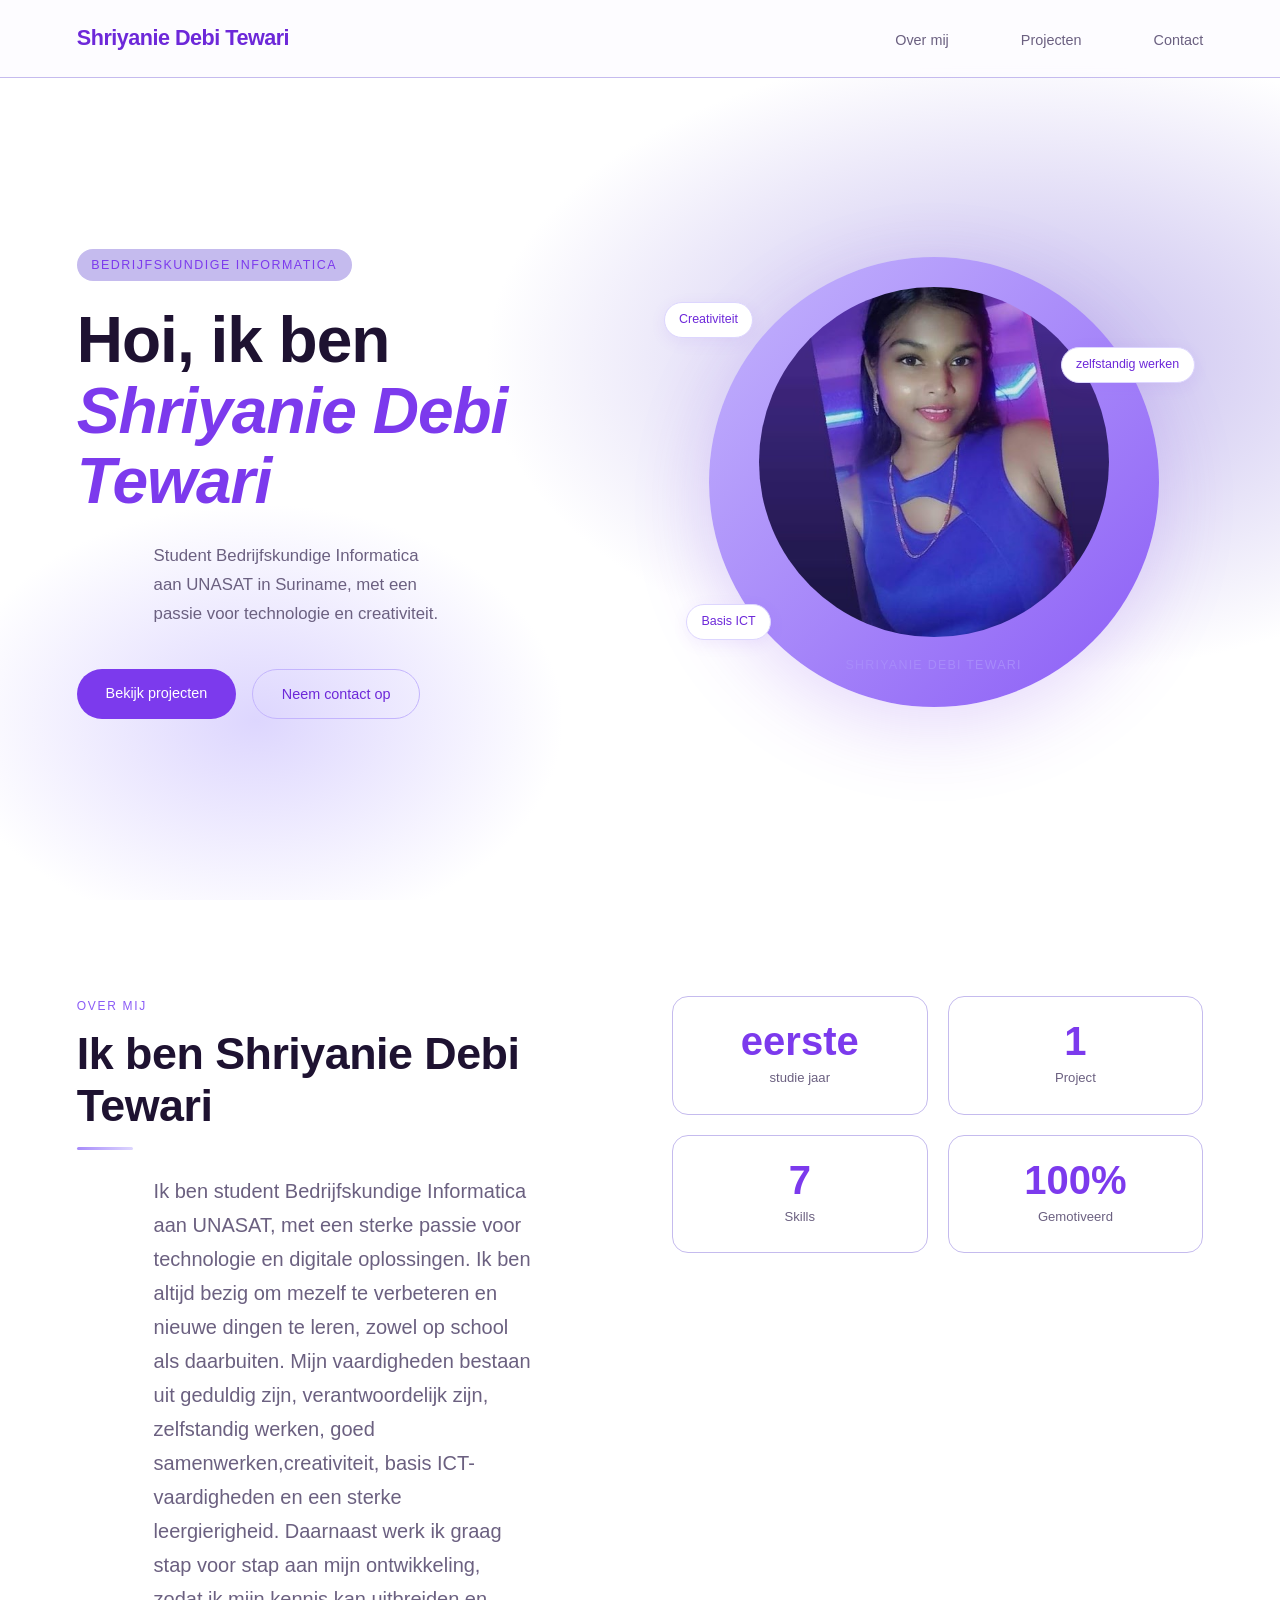
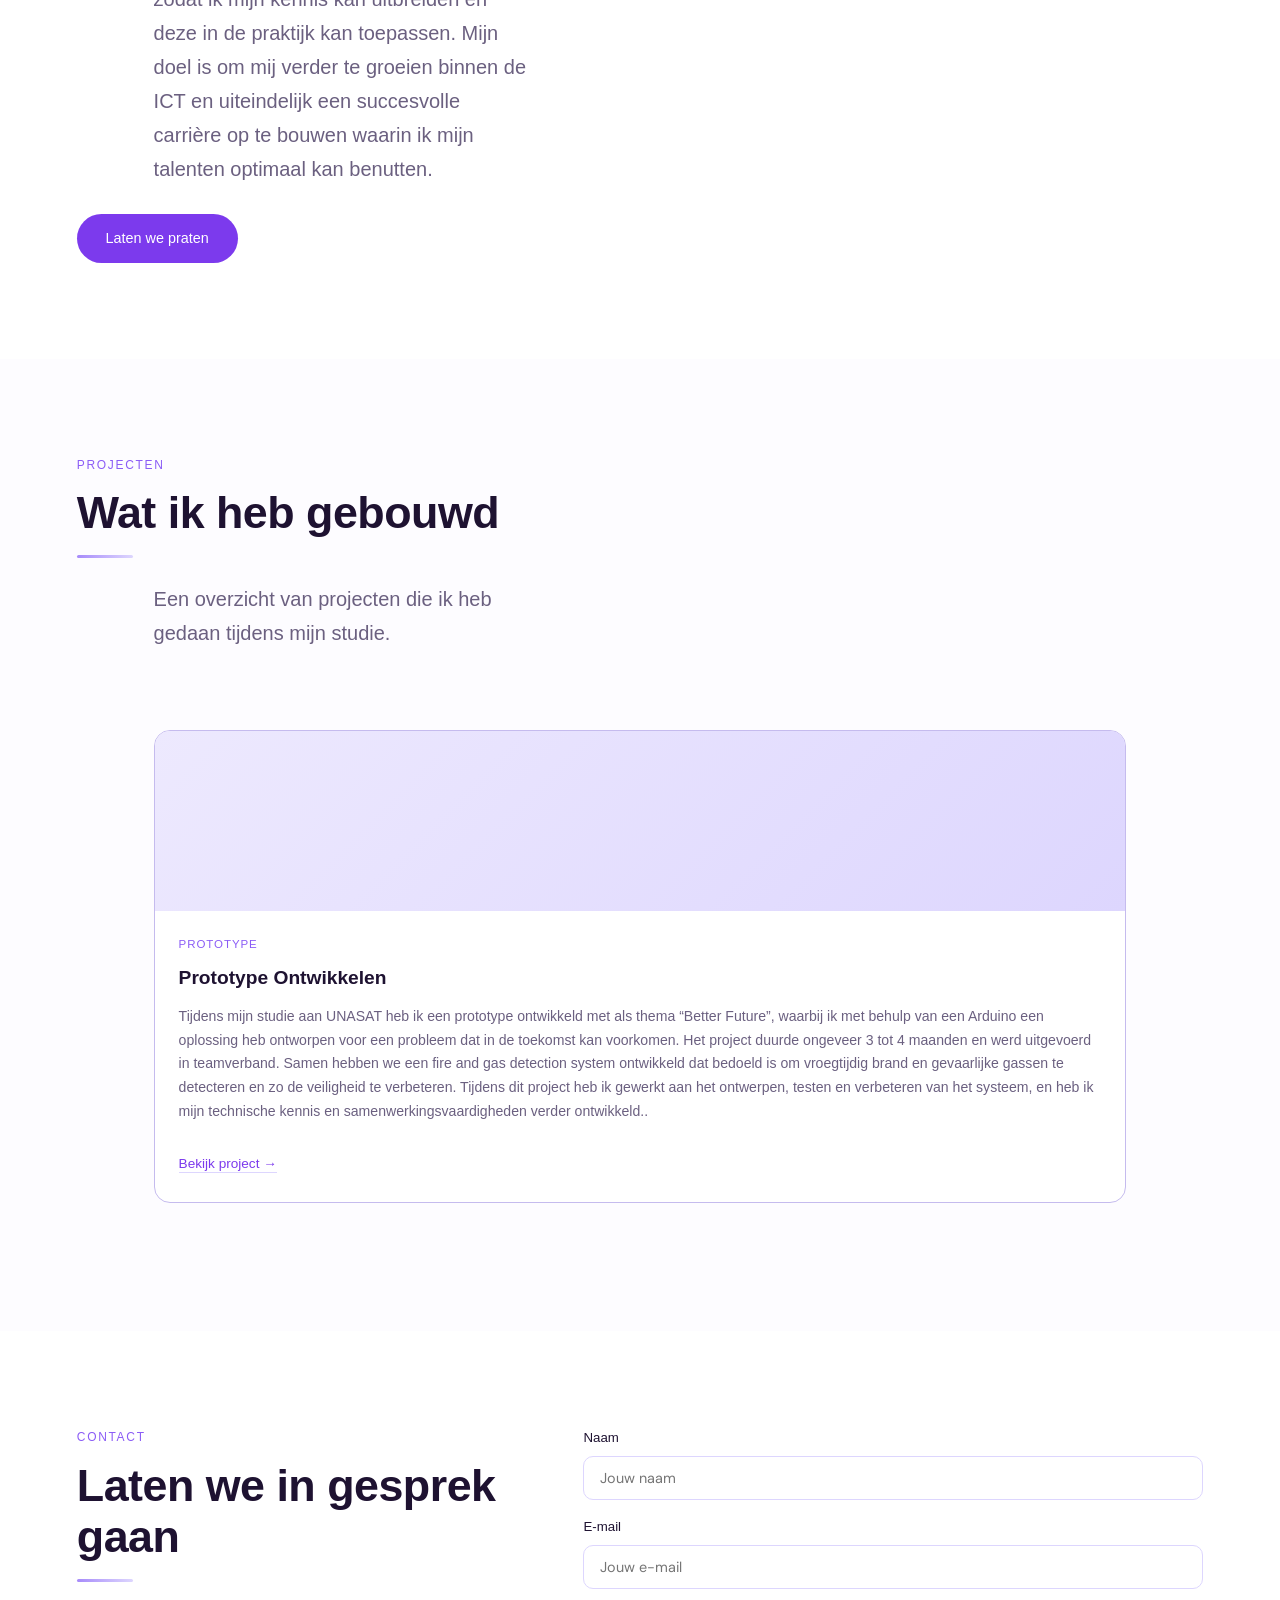
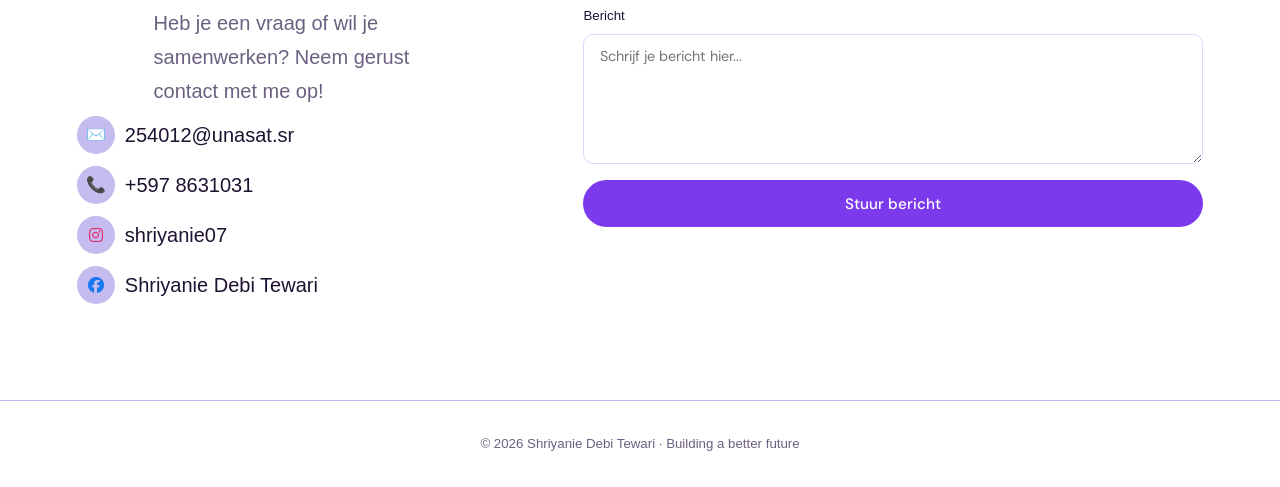
==== index.html @ 6740ee62 "first commit" ====
<!DOCTYPE html>
<html lang="nl">
<head>
  <meta charset="UTF-8" />
  <meta name="viewport" content="width=device-width, initial-scale=1.0"/>
  <title>Portfolio - Shriyanie Debi Tewari</title>
  <link href="https://fonts.googleapis.com/css2?family=DM+Sans:wght@400;500;600&family=DM+Serif+Display:ital@0;1&display=swap" rel="stylesheet"/>
  <link rel="stylesheet" href="css/main.css"/>
  <link rel="stylesheet" href="css/style.css">
</head><link rel="stylesheet" href="https://cdnjs.cloudflare.com/ajax/libs/font-awesome/6.5.0/css/all.min.css">
<body>

  <!-- NAVIGATIE -->
  <nav>
    <div class="nav-logo">Shriyanie Debi Tewari</div>
    <ul class="nav-links">
      <li><a href="#about">Over mij</a></li>
      <li><a href="#projecten">Projecten</a></li>
      <li><a href="#contact">Contact</a></li>
    </ul>
  </nav>

  <!-- HERO -->
  <section id="hero">
    <div class="hero-bg"></div>
    <div class="hero-content">
      <div class="hero-tag">Bedrijfskundige Informatica</div>
      <h1 class="hero-title">
        Hoi, ik ben<br/>
        <em>Shriyanie Debi Tewari</em>
      </h1>
      <p class="hero-sub">
        Student Bedrijfskundige Informatica aan UNASAT in Suriname,
        met een passie voor technologie en creativiteit.
      </p>
      <div class="hero-buttons">
        <a href="#projecten" class="btn-primary">Bekijk projecten</a>
        <a href="#contact" class="btn-outline">Neem contact op</a>
      </div>
    </div>
    <div class="hero-visual">
      <div class="avatar-wrapper">
        <div class="chip chip-1"> Creativiteit</div>
        <div class="chip chip-2"> Basis ICT</div>
        <div class="chip chip-3"> zelfstandig werken</div> 
        <div class="avatar-ring">
          <div class="avatar-inner">
            <div class="hero-circle">
  <img src="img/foto.jpg.jpg" alt="Shriyanie" class="avatar-img">
</div>
            <div class="avatar-label">Shriyanie Debi Tewari</div>
          </div>
        </div>
      </div>
    </div>
  </section>

  <!-- OVER MIJ -->
  <section id="about">
    <div class="about-grid">
      <div class="about-text fade-up">
        <div class="section-label">Over mij</div>
        <h2 class="section-title">Ik ben Shriyanie Debi Tewari</h2>
        <div class="divider"></div>
        <p>Ik ben student Bedrijfskundige Informatica aan UNASAT, met een sterke passie voor technologie en digitale oplossingen. Ik ben altijd bezig om mezelf te verbeteren en nieuwe dingen te leren, zowel op school als daarbuiten. 
          Mijn vaardigheden bestaan uit geduldig zijn, verantwoordelijk zijn, zelfstandig werken, goed samenwerken,creativiteit, basis ICT-vaardigheden en een sterke leergierigheid.
          
          Daarnaast werk ik graag stap voor stap aan mijn ontwikkeling, zodat ik mijn kennis kan uitbreiden en deze in de praktijk kan toepassen.
           Mijn doel is om mij verder te groeien binnen de ICT en uiteindelijk een succesvolle carrière op te bouwen waarin ik mijn talenten optimaal kan benutten.</p>
        <p></p>
        <a href="#contact" class="btn-primary btn-mt">Laten we praten</a>
      </div>
      <div class="about-stats fade-up fade-delay-1">
        <div class="stat-card">
          <div class="stat-number">eerste</div>
          <div class="stat-label">studie jaar</div>
        </div>
        <div class="stat-card">
          <div class="stat-number">1</div>
          <div class="stat-label">Project</div>
        </div>
        <div class="stat-card">
          <div class="stat-number">7</div>
          <div class="stat-label">Skills</div>
        </div>
        <div class="stat-card">
          <div class="stat-number">100%</div>
          <div class="stat-label">Gemotiveerd</div>
        </div>
      </div>
    </div>
  </section>

  <!-- PROJECTEN -->
  <section id="projecten">
    <div class="fade-up">
      <div class="section-label">Projecten</div>
      <h2 class="section-title">Wat ik heb gebouwd</h2>
      <div class="divider"></div>
      <p class="section-desc">Een overzicht van projecten die ik heb gedaan tijdens mijn studie.</p>
    </div>
    <div class="projects-grid">
      <div class="project-card fade-up">
        <div class="project-thumb thumb-1"></div>
        <div class="project-body">
          <div class="project-tag">Prototype</div>
          <div class="project-title">Prototype Ontwikkelen</div>
          <p class="project-desc">Tijdens mijn studie aan UNASAT heb ik een prototype ontwikkeld met als thema “Better Future”, waarbij ik met behulp van een Arduino een oplossing heb ontworpen voor een probleem dat in de toekomst kan voorkomen. Het project duurde ongeveer 3 tot 4 maanden en werd uitgevoerd in teamverband. Samen hebben we een fire and gas detection system ontwikkeld dat bedoeld is om vroegtijdig brand en gevaarlijke gassen te detecteren en zo de veiligheid te verbeteren. 
            
            Tijdens dit project heb ik gewerkt aan het ontwerpen, testen en verbeteren van het systeem, en heb ik mijn technische kennis en samenwerkingsvaardigheden verder ontwikkeld..</p>
          <a href="#" class="project-link">Bekijk project →</a>
        </div>
      </div>
    </div>
  </section>

  <!-- CONTACT -->
  <section id="contact">
    <div class="contact-wrapper">
      <div class="contact-info fade-up">
        <div class="section-label">Contact</div>
        <h2 class="section-title">Laten we in gesprek gaan</h2>
        <div class="divider"></div>
        <p>Heb je een vraag of wil je samenwerken? Neem gerust contact met me op!</p>
        <div class="contact-links">
  <a href="mailto:254012@unasat.sr" class="contact-link">
    <div class="contact-link-icon">✉️</div>
    254012@unasat.sr
  </a>
  <a href="tel:+5978631031" class="contact-link">
    <div class="contact-link-icon">📞</div>
    +597 8631031
  </a>
  <a href="https://instagram.com/shriyanie07" target="_blank" class="contact-link">
    <div class="contact-link-icon"><i class="fa-brands fa-instagram"></i></div>
    shriyanie07
  </a>
  <a href="https://facebook.com/ShriyanieDT" target="_blank" class="contact-link">
    <div class="contact-link-icon"><i class="fa-brands fa-facebook"></i></div>
    Shriyanie Debi Tewari
  </a>
</div>
      </div>
      <form class="contact-form fade-up fade-delay-1" id="contactForm">
        <div class="form-group">
          <label for="naam">Naam</label>
          <input type="text" id="naam" placeholder="Jouw naam" />
        </div>
        <div class="form-group">
          <label for="email">E-mail</label>
          <input type="email" id="email" placeholder="Jouw e-mail" />
        </div>
        <div class="form-group">
          <label for="bericht">Bericht</label>
          <textarea id="bericht" placeholder="Schrijf je bericht hier..."></textarea>
        </div>
        <button type="submit" class="form-submit">Stuur bericht</button>
      </form>
    </div>
  </section>

</a>
  <!-- FOOTER -->
  <footer>
    <p>© 2026 Shriyanie Debi Tewari · Building a better future</p>
  </footer>

  <script src="js/script.js"></script>
</body>
</html>
---- css/main.css ----
/* ── RESET & VARIABLES ── */
*, *::before, *::after {
  box-sizing: border-box;
  margin: 0;
  padding: 0;
}

:root {
  --:  #e43740;
  --purple-100: #EDE9FE;
  --purple-200: #DDD6FE;
  --purple-300: #C4B5FD;
  --purple-400: #A78BFA;
  --purple-500: #8B5CF6;
  --purple-600: #7C3AED;
  --purple-700: #6D28D9;
  --purple-900: #2E1065;
  --cream:      #FDFCFF;
  --text-main:  #1E1231;
  --text-muted: #6B6080;
  --radius:     16px;
  --transition: 0.3s cubic-bezier(0.4, 0, 0.2, 1);
}

html { scroll-behavior: smooth; }

body {
  font-family: 'DM Sans', sans-serif;
  background: var(--cream);
  color: var(--text-main);
  font-size: 16px;
  line-height: 1.7;
  overflow-x: hidden;
}

/* ── NAVIGATIE ── */
nav {
  position: fixed;
  top: 0; left: 0; right: 0;
  z-index: 100;
  display: flex;
  justify-content: space-between;
  align-items: center;
  padding: 1.25rem 6vw;
  background: rgba(253, 252, 255, 0.80);
  backdrop-filter: blur(14px);
  border-bottom: 1px solid var(--purple-100);
}

.nav-logo {
  font-size: 1.35rem;
  color: var(--purple-700);
  letter-spacing: -0.5px;
  font-weight: 600;
}

.nav-links {
  display: flex;
  gap: 2.5rem;
  list-style: none;
}

.nav-links a {
  text-decoration: none;
  font-size: 0.9rem;
  font-weight: 500;
  color: var(--text-muted);
  transition: color var(--transition);
}

.nav-links a:hover { color: var(--purple-600); }

/* ── HERO ── */
#hero {
  min-height: 100vh;
  display: grid;
  grid-template-columns: 1fr 1fr;
  align-items: center;
  padding: 8rem 6vw 4rem;
  gap: 3rem;
  position: relative;
  overflow: hidden;
}

.hero-bg {
  position: absolute;
  inset: 0;
  background:
    radial-gradient(ellipse 60% 50% at 80% 40%, var(--purple-100) 0%, transparent 70%),
    radial-gradient(ellipse 40% 40% at 20% 80%, var(--purple-200) 0%, transparent 60%);
  z-index: 0;
}

.hero-content { position: relative; z-index: 1; }

.hero-tag {
  display: inline-block;
  font-size: 0.78rem;
  font-weight: 500;
  letter-spacing: 0.12em;
  text-transform: uppercase;
  color: var(--purple-600);
  background: var(--purple-100);
  padding: 0.35rem 0.9rem;
  border-radius: 100px;
  margin-bottom: 1.5rem;
}

.hero-title {
  font-size: clamp(2.8rem, 5vw, 4.2rem);
  line-height: 1.1;
  letter-spacing: -1px;
  margin-bottom: 1.5rem;
}

.hero-title em {
  font-style: italic;
  color: var(--purple-600);
}

.hero-sub {
  font-size: 1.05rem;
  color: var(--text-muted);
  max-width: 440px;
  margin-bottom: 2.5rem;
  line-height: 1.75;
}

.hero-buttons { display: flex; gap: 1rem; flex-wrap: wrap; }

.hero-visual {
  position: relative;
  z-index: 1;
  display: flex;
  justify-content: center;
  align-items: center;
}

.avatar-wrapper { position: relative; }

.avatar-ring {
  width: 340px;
  height: 340px;
  border-radius: 50%;
  background: linear-gradient(135deg, var(--purple-300), var(--purple-500));
  display: flex;
  align-items: center;
  justify-content: center;
  box-shadow: 0 20px 80px rgba(124, 58, 237, 0.2);
}

.avatar-inner {
  width: 310px;
  height: 310px;
  border-radius: 50%;
  background: var(--purple-50);
  display: flex;
  align-items: center;
  justify-content: center;
  flex-direction: column;
  gap: 0.5rem;
}

.avatar-initials {
  font-size: 5rem;
  color: var(--purple-500);
  line-height: 1;
  font-weight: 700;
}

.avatar-label {
  font-size: 0.78rem;
  color: var(--purple-400);
  letter-spacing: 0.1em;
  text-transform: uppercase;
}

.chip {
  position: absolute;
  background: #fff;
  border: 1px solid var(--purple-200);
  border-radius: 100px;
  padding: 0.4rem 0.9rem;
  font-size: 0.78rem;
  font-weight: 500;
  color: var(--purple-700);
  box-shadow: 0 4px 16px rgba(124, 58, 237, 0.08);
  white-space: nowrap;
}

.chip-1 { top: 10%;    left: -10%; animation: float 4s ease-in-out infinite; }
.chip-2 { bottom: 15%; left: -5%;  animation: float 4s ease-in-out infinite 1s; }
.chip-3 { top: 20%;    right: -8%; animation: float 4s ease-in-out infinite 2s; }

@keyframes float {
  0%,  100% { transform: translateY(0); }
  50%        { transform: translateY(-10px); }
}

/* ── KNOPPEN ── */
.btn-primary {
  display: inline-block;
  padding: 0.75rem 1.8rem;
  background: var(--purple-600);
  color: #fff;
  border-radius: 100px;
  text-decoration: none;
  font-size: 0.9rem;
  font-weight: 500;
  transition: background var(--transition), transform var(--transition);
}

.btn-primary:hover {
  background: var(--purple-700);
  transform: translateY(-2px);
}

.btn-primary.btn-mt { margin-top: 0.5rem; }

.btn-outline {
  display: inline-block;
  padding: 0.75rem 1.8rem;
  border: 1.5px solid var(--purple-300);
  color: var(--purple-700);
  border-radius: 100px;
  text-decoration: none;
  font-size: 0.9rem;
  font-weight: 500;
  transition: all var(--transition);
}

.btn-outline:hover {
  background: var(--purple-50);
  transform: translateY(-2px);
}

/* ── SECTIES ── */
section { padding: 6rem 6vw; }

.section-label {
  font-size: 0.75rem;
  letter-spacing: 0.14em;
  text-transform: uppercase;
  font-weight: 500;
  color: var(--purple-500);
  margin-bottom: 0.75rem;
}

.section-title {
  font-size: clamp(2rem, 3.5vw, 2.8rem);
  line-height: 1.15;
  letter-spacing: -0.5px;
  margin-bottom: 1rem;
  font-weight: 700;
}

.section-desc {
  color: var(--text-muted);
  max-width: 520px;
  margin-bottom: 3rem;
}

.divider {
  width: 56px;
  height: 3px;
  background: linear-gradient(90deg, var(--purple-400), var(--purple-200));
  border-radius: 2px;
  margin-bottom: 1.5rem;
}

/* ── OVER MIJ ── */
#about { background: var(--purple-50); }

.about-grid {
  display: grid;
  grid-template-columns: 1fr 1fr;
  gap: 4rem;
  align-items: start;
}

.about-text p {
  color: var(--text-muted);
  margin-bottom: 1.25rem;
}

.about-stats {
  display: grid;
  grid-template-columns: 1fr 1fr;
  gap: 1.25rem;
}

.stat-card {
  background: #fff;
  border: 1px solid var(--purple-100);
  border-radius: var(--radius);
  padding: 1.5rem;
  text-align: center;
}

.stat-number {
  font-size: 2.5rem;
  color: var(--purple-600);
  line-height: 1;
  margin-bottom: 0.4rem;
  font-weight: 700;
}

.stat-label {
  font-size: 0.82rem;
  color: var(--text-muted);
  font-weight: 500;
}

/* ── PROJECTEN ── */
#projecten { background: var(--cream); }

.projects-grid {
  display: grid;
  grid-template-columns: repeat(auto-fill, minmax(300px, 1fr));
  gap: 1.5rem;
}

.project-card {
  background: #fff;
  border: 1px solid var(--purple-100);
  border-radius: var(--radius);
  overflow: hidden;
  transition: transform var(--transition), box-shadow var(--transition);
}

.project-card:hover {
  transform: translateY(-6px);
  box-shadow: 0 20px 50px rgba(124, 58, 237, 0.1);
}

.project-thumb {
  height: 180px;
  display: flex;
  align-items: center;
  justify-content: center;
  font-size: 3rem;
  font-weight: 300;
}

.thumb-1 { background: linear-gradient(135deg, #EDE9FE, #DDD6FE); color: var(--purple-500); }
.thumb-2 { background: linear-gradient(135deg, #F0FDF4, #D1FAE5); color: #059669; }
.thumb-3 { background: linear-gradient(135deg, #FFF7ED, #FED7AA); color: #D97706; }

.project-body { padding: 1.5rem; }

.project-tag {
  font-size: 0.72rem;
  font-weight: 500;
  letter-spacing: 0.08em;
  text-transform: uppercase;
  color: var(--purple-500);
  margin-bottom: 0.5rem;
}

.project-title {
  font-size: 1.2rem;
  margin-bottom: 0.6rem;
  color: var(--text-main);
  font-weight: 600;
}

.project-desc {
  font-size: 0.88rem;
  color: var(--text-muted);
  margin-bottom: 1.25rem;
}

.project-link {
  font-size: 0.85rem;
  font-weight: 500;
  color: var(--purple-600);
  text-decoration: none;
  border-bottom: 1.5px solid var(--purple-200);
  padding-bottom: 1px;
  transition: color var(--transition), border-color var(--transition);
}

.project-link:hover {
  color: var(--purple-700);
  border-color: var(--purple-500);
}

/* ── CONTACT ── */
#contact { background: var(--purple-50); }

.contact-wrapper {
  display: grid;
  grid-template-columns: 1fr 1.4fr;
  gap: 4rem;
  align-items: start;
}

.contact-info p {
  color: var(--text-muted);
  margin-bottom: 2rem;
}

.contact-links {
  display: flex;
  flex-direction: column;
  gap: 0.75rem;
}

.contact-link {
  display: flex;
  align-items: center;
  gap: 0.75rem;
  text-decoration: none;
  color: var(--text-muted);
  font-size: 0.9rem;
  transition: color var(--transition);
}

.contact-link:hover { color: var(--purple-600); }

.contact-link-icon {
  width: 38px;
  height: 38px;
  background: var(--purple-100);
  border-radius: 50%;
  display: flex;
  align-items: center;
  justify-content: center;
  font-size: 1rem;
  flex-shrink: 0;
}

.contact-form {
  display: flex;
  flex-direction: column;
  gap: 1rem;
}

.form-group {
  display: flex;
  flex-direction: column;
  gap: 0.4rem;
}

.form-group label {
  font-size: 0.83rem;
  font-weight: 500;
  color: var(--text-main);
}

.form-group input,
.form-group textarea {
  border: 1.5px solid var(--purple-200);
  border-radius: 10px;
  padding: 0.75rem 1rem;
  font-family: 'DM Sans', sans-serif;
  font-size: 0.9rem;
  color: var(--text-main);
  background: #fff;
  outline: none;
  transition: border-color var(--transition);
}

.form-group input:focus,
.form-group textarea:focus { border-color: var(--purple-500); }

.form-group textarea {
  min-height: 130px;
  resize: vertical;
}

.form-submit {
  padding: 0.85rem;
  background: var(--purple-600);
  color: #fff;
  border: none;
  border-radius: 100px;
  font-family: 'DM Sans', sans-serif;
  font-size: 0.95rem;
  font-weight: 500;
  cursor: pointer;
  transition: background var(--transition), transform var(--transition);
}

.form-submit:hover {
  background: var(--purple-700);
  transform: translateY(-1px);
}

/* ── FOOTER ── */
footer {
  text-align: center;
  padding: 2rem 6vw;
  border-top: 1px solid var(--purple-100);
  font-size: 0.83rem;
  color: var(--text-muted);
}

/* ── FADE-IN ANIMATIE ── */
.fade-up {
  opacity: 0;
  transform: translateY(28px);
  transition: opacity 0.7s ease, transform 0.7s ease;
}

.fade-up.visible {
  opacity: 1;
  transform: translateY(0);
}

.fade-delay-1 { transition-delay: 0.15s; }
.fade-delay-2 { transition-delay: 0.30s; }

/* ── RESPONSIVE ── */
@media (max-width: 768px) {
  #hero { grid-template-columns: 1fr; padding-top: 7rem; }
  .hero-visual { display: none; }
  .about-grid { grid-template-columns: 1fr; }
  .contact-wrapper { grid-template-columns: 1fr; }
  .nav-links { display: none; }
}

..avatar-ring {
  width: 250px;
  height: 250px;
  border-radius: 50%;
  overflow: hidden;
}

.avatar-img {
  width: 250px;
  height: 250px;
  border-radius: 50%;
  object-fit: cover;
}
.avatar-ring {
  width: 450px;
  height: 450px;
  border-radius: 60%;
  overflow: hidden;
}

.avatar-img {
  width: 350px;
  height: 350px;
  border-radius: 60%;
  object-fit: cover;
    object-position: center center;

}
.projects-grid {
  display: grid;
  grid-template-columns: repeat(auto-fit, minmax(300px, 1fr));
  gap: 2rem;
  padding: 2rem 6vw;
}

.project-card {
  width: 100%;
}

.project-desc {
  padding: 0;
  text-align: left;
}
---- css/style.css ----
/* ── RESET ── */
*, *::before, *::after {
  box-sizing: border-box;
  margin: 0;
  padding: 0;
}

:root {
  --purple-600: #7C3AED;
  --purple-100: #c5bbee;
  --cream: #FDFCFF;
  --text-main: #1E1231;
  --text-muted: #6B6080;
}

body {
  font-family: sans-serif;
  background: var(--lavender-50);
  color: var(--text-main);
  line-height: 1.7;
  font-size: 20px;
}

/* ── HEADER ── */
header {
  display: flex;
  justify-content: space-between;
  align-items: center;
  padding: 1.25rem 6vw;
  border-bottom: 1px solid var(--purple-100);
  background: lavender#fff;
}

header p {
  font-size: 1.4rem;
  font-weight: 600;
  color: var(--purple-600);
}

nav a {
  text-decoration: none;
  color: var(--text-muted);
  margin-left: 2rem;
  font-size: 1rem;
  font-weight: 500;
}

nav a:hover {
  color: var(--purple-600);
}

/* ── INHOUD ── */
#heading {
  font-size: 2.5rem;
  color: var(--purple-600);
  padding: 3rem 6vw 1rem;
}

p {
  padding: 0 6vw;
  color: var(--text-muted);
}
.fa-instagram {
  color: #E1306C;
}

.fa-facebook {
  color: #1877F2;
}

.contact-info a {
  display: flex;
  align-items: center;
  gap: 8px;
  text-decoration: none;
  color: black;
}

.contact-info p {
  margin: 8px 0;
}
.contact-info p {
  display: flex;
  align-items: center;
  gap: 10px;
  margin: 8px 0;
  font-family: inherit;
  font-size: inherit;
}

.contact-info a {
  display: flex;
  align-items: center;
  gap: 10px;
  text-decoration: none;
  color: inherit;
  font-family: inherit;
  font-size: inherit;
}
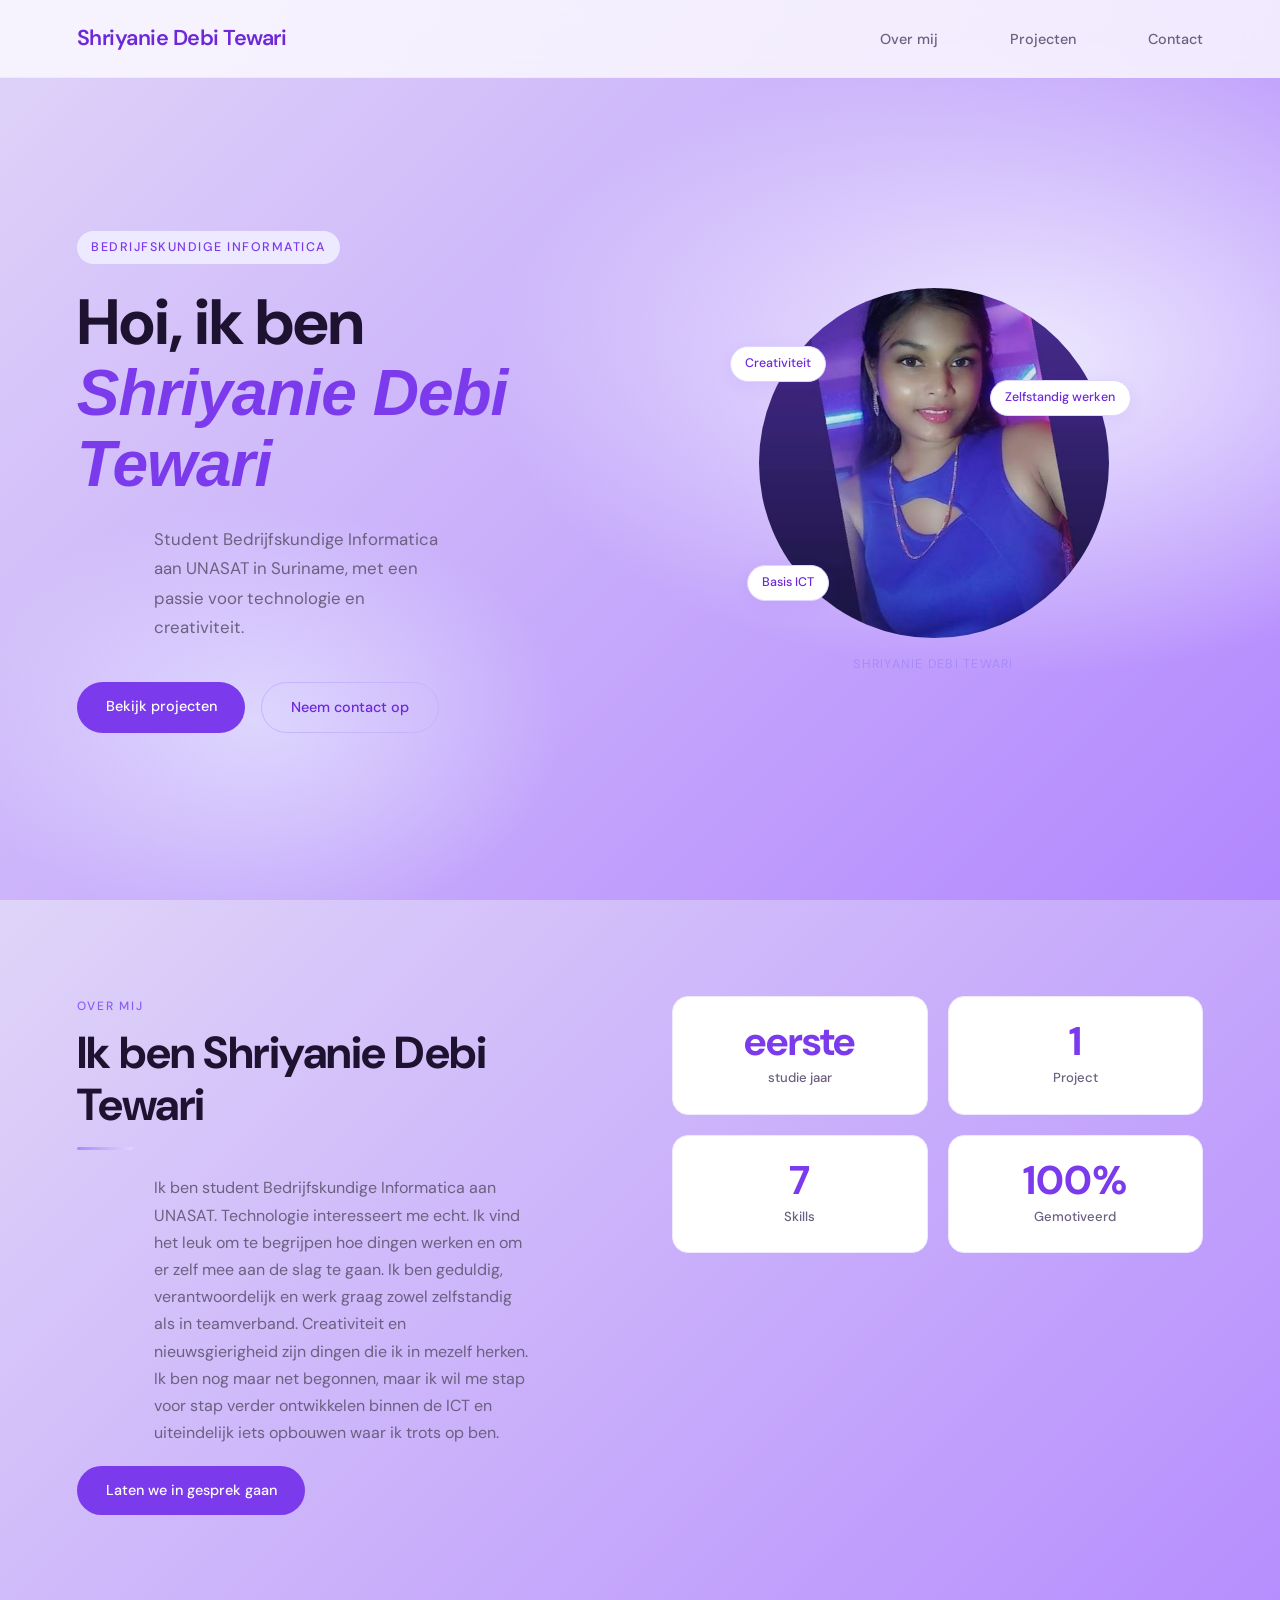
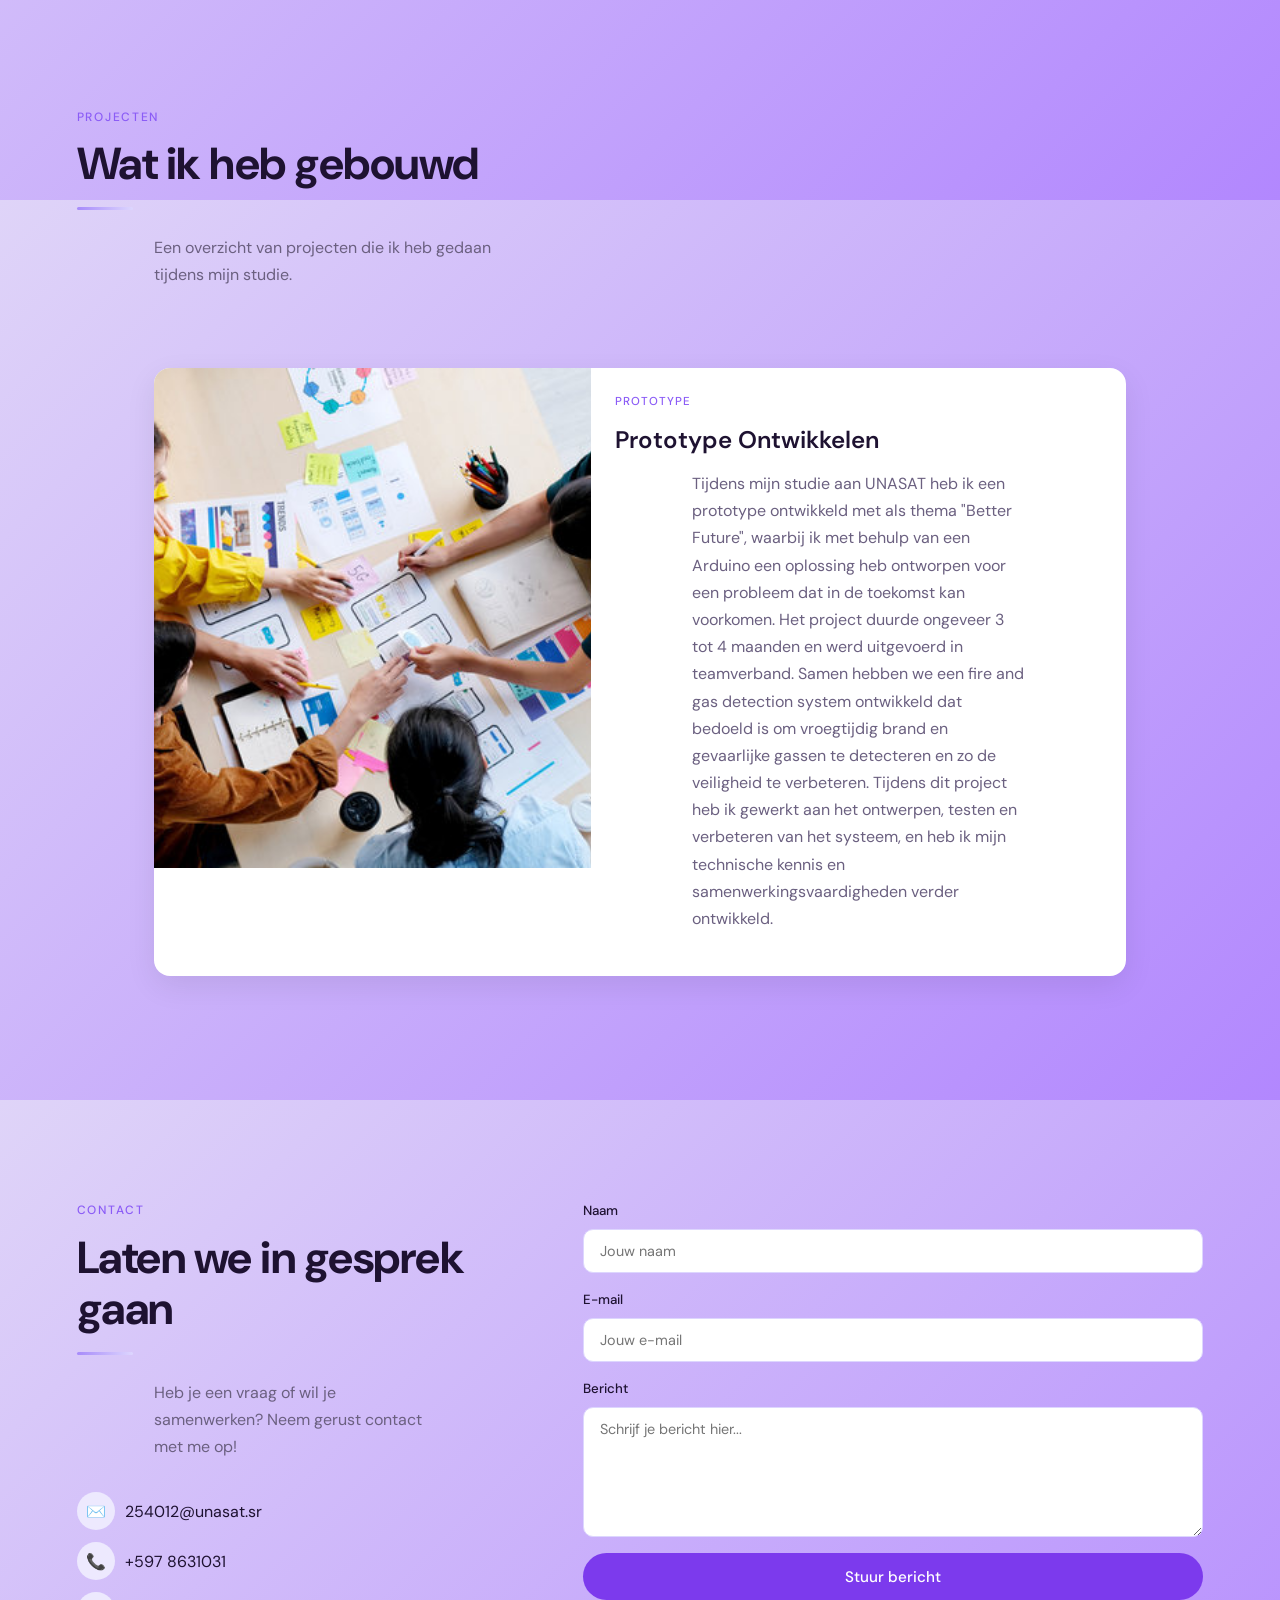
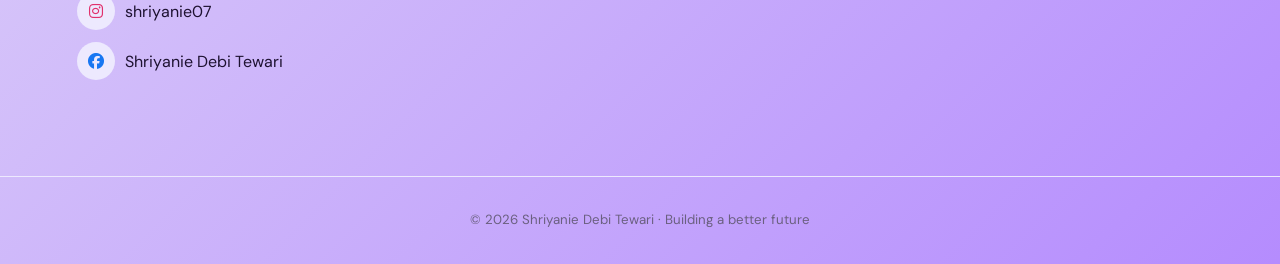
==== commit f1120cc4: "add files" ====
--- a/index.html
+++ b/index.html
@@ -1,4 +1,5 @@
 <!DOCTYPE html>
+<link rel="stylesheet" href="css/style.css">
 <html lang="nl">
 <head>
   <meta charset="UTF-8" />
@@ -6,8 +7,8 @@
   <title>Portfolio - Shriyanie Debi Tewari</title>
   <link href="https://fonts.googleapis.com/css2?family=DM+Sans:wght@400;500;600&family=DM+Serif+Display:ital@0;1&display=swap" rel="stylesheet"/>
   <link rel="stylesheet" href="css/main.css"/>
-  <link rel="stylesheet" href="css/style.css">
-</head><link rel="stylesheet" href="https://cdnjs.cloudflare.com/ajax/libs/font-awesome/6.5.0/css/all.min.css">
+  <link rel="stylesheet" href="https://cdnjs.cloudflare.com/ajax/libs/font-awesome/6.5.0/css/all.min.css">
+</head>
 <body>
 
   <!-- NAVIGATIE -->
@@ -40,14 +41,14 @@
     </div>
     <div class="hero-visual">
       <div class="avatar-wrapper">
-        <div class="chip chip-1"> Creativiteit</div>
-        <div class="chip chip-2"> Basis ICT</div>
-        <div class="chip chip-3"> zelfstandig werken</div> 
+        <div class="chip chip-1">Creativiteit</div>
+        <div class="chip chip-2">Basis ICT</div>
+        <div class="chip chip-3">Zelfstandig werken</div>
         <div class="avatar-ring">
           <div class="avatar-inner">
             <div class="hero-circle">
-  <img src="img/foto.jpg.jpg" alt="Shriyanie" class="avatar-img">
-</div>
+              <img src="img/foto.jpg.jpg" alt="Shriyanie" class="avatar-img">
+            </div>
             <div class="avatar-label">Shriyanie Debi Tewari</div>
           </div>
         </div>
@@ -62,13 +63,10 @@
         <div class="section-label">Over mij</div>
         <h2 class="section-title">Ik ben Shriyanie Debi Tewari</h2>
         <div class="divider"></div>
-        <p>Ik ben student Bedrijfskundige Informatica aan UNASAT, met een sterke passie voor technologie en digitale oplossingen. Ik ben altijd bezig om mezelf te verbeteren en nieuwe dingen te leren, zowel op school als daarbuiten. 
-          Mijn vaardigheden bestaan uit geduldig zijn, verantwoordelijk zijn, zelfstandig werken, goed samenwerken,creativiteit, basis ICT-vaardigheden en een sterke leergierigheid.
-          
-          Daarnaast werk ik graag stap voor stap aan mijn ontwikkeling, zodat ik mijn kennis kan uitbreiden en deze in de praktijk kan toepassen.
-           Mijn doel is om mij verder te groeien binnen de ICT en uiteindelijk een succesvolle carrière op te bouwen waarin ik mijn talenten optimaal kan benutten.</p>
-        <p></p>
-        <a href="#contact" class="btn-primary btn-mt">Laten we praten</a>
+        <p>Ik ben student Bedrijfskundige Informatica aan UNASAT. Technologie interesseert me echt. Ik vind het leuk om te begrijpen hoe dingen werken en om er zelf mee aan de slag te gaan.
+        Ik ben geduldig, verantwoordelijk en werk graag zowel zelfstandig als in teamverband. Creativiteit en nieuwsgierigheid zijn dingen die ik in mezelf herken.
+        Ik ben nog maar net begonnen, maar ik wil me stap voor stap verder ontwikkelen binnen de ICT en uiteindelijk iets opbouwen waar ik trots op ben.</p>
+        <a href="#contact" class="btn-primary btn-mt">Laten we in gesprek gaan</a>
       </div>
       <div class="about-stats fade-up fade-delay-1">
         <div class="stat-card">
@@ -101,14 +99,11 @@
     </div>
     <div class="projects-grid">
       <div class="project-card fade-up">
-        <div class="project-thumb thumb-1"></div>
+        <img src="img/prototype.jpg" alt="Prototype foto">
         <div class="project-body">
           <div class="project-tag">Prototype</div>
           <div class="project-title">Prototype Ontwikkelen</div>
-          <p class="project-desc">Tijdens mijn studie aan UNASAT heb ik een prototype ontwikkeld met als thema “Better Future”, waarbij ik met behulp van een Arduino een oplossing heb ontworpen voor een probleem dat in de toekomst kan voorkomen. Het project duurde ongeveer 3 tot 4 maanden en werd uitgevoerd in teamverband. Samen hebben we een fire and gas detection system ontwikkeld dat bedoeld is om vroegtijdig brand en gevaarlijke gassen te detecteren en zo de veiligheid te verbeteren. 
-            
-            Tijdens dit project heb ik gewerkt aan het ontwerpen, testen en verbeteren van het systeem, en heb ik mijn technische kennis en samenwerkingsvaardigheden verder ontwikkeld..</p>
-          <a href="#" class="project-link">Bekijk project →</a>
+          <p class="project-desc">Tijdens mijn studie aan UNASAT heb ik een prototype ontwikkeld met als thema "Better Future", waarbij ik met behulp van een Arduino een oplossing heb ontworpen voor een probleem dat in de toekomst kan voorkomen. Het project duurde ongeveer 3 tot 4 maanden en werd uitgevoerd in teamverband. Samen hebben we een fire and gas detection system ontwikkeld dat bedoeld is om vroegtijdig brand en gevaarlijke gassen te detecteren en zo de veiligheid te verbeteren. Tijdens dit project heb ik gewerkt aan het ontwerpen, testen en verbeteren van het systeem, en heb ik mijn technische kennis en samenwerkingsvaardigheden verder ontwikkeld.</p>
         </div>
       </div>
     </div>
@@ -123,23 +118,23 @@
         <div class="divider"></div>
         <p>Heb je een vraag of wil je samenwerken? Neem gerust contact met me op!</p>
         <div class="contact-links">
-  <a href="mailto:254012@unasat.sr" class="contact-link">
-    <div class="contact-link-icon">✉️</div>
-    254012@unasat.sr
-  </a>
-  <a href="tel:+5978631031" class="contact-link">
-    <div class="contact-link-icon">📞</div>
-    +597 8631031
-  </a>
-  <a href="https://instagram.com/shriyanie07" target="_blank" class="contact-link">
-    <div class="contact-link-icon"><i class="fa-brands fa-instagram"></i></div>
-    shriyanie07
-  </a>
-  <a href="https://facebook.com/ShriyanieDT" target="_blank" class="contact-link">
-    <div class="contact-link-icon"><i class="fa-brands fa-facebook"></i></div>
-    Shriyanie Debi Tewari
-  </a>
-</div>
+          <a href="https://mail.google.com/mail/?view=cm&to=254012@unasat.sr" target="_blank" class="contact-link">
+            <div class="contact-link-icon">✉️</div>
+            254012@unasat.sr
+          </a>
+          <a href="tel:+5978631031" class="contact-link">
+            <div class="contact-link-icon">📞</div>
+            +597 8631031
+          </a>
+          <a href="https://instagram.com/shriyanie07" target="_blank" class="contact-link">
+            <div class="contact-link-icon"><i class="fa-brands fa-instagram"></i></div>
+            shriyanie07
+          </a>
+          <a href="https://www.facebook.com/share/1Ca4bWKTp8/" target="_blank" class="contact-link">
+            <div class="contact-link-icon"><i class="fa-brands fa-facebook"></i></div>
+            Shriyanie Debi Tewari
+          </a>
+        </div>
       </div>
       <form class="contact-form fade-up fade-delay-1" id="contactForm">
         <div class="form-group">
@@ -159,7 +154,6 @@
     </div>
   </section>
 
-</a>
   <!-- FOOTER -->
   <footer>
     <p>© 2026 Shriyanie Debi Tewari · Building a better future</p>
@@ -167,4 +161,11 @@
 
   <script src="js/script.js"></script>
 </body>
-</html>+</html>
+<head>
+  <title>Mijn Portfolio</title>
+  <link rel="stylesheet" href="style.css">
+</head><head>
+  <title>Mijn Portfolio</title>
+  <link rel="stylesheet" href="style.css">
+</head>
--- a/css/style.css
+++ b/css/style.css
@@ -6,29 +6,27 @@
 }
 
 :root {
-  --purple-600: #7C3AED;
-  --purple-100: #c5bbee;
-  --cream: #FDFCFF;
+  --purple-600: #600def;
+  --purple-100: #a894f6;
   --text-main: #1E1231;
-  --text-muted: #6B6080;
+  --text-muted: #11022e;
 }
 
 body {
   font-family: sans-serif;
-  background: var(--lavender-50);
   color: var(--text-main);
   line-height: 1.7;
   font-size: 20px;
+  background: pastel rgb(228, 132, 228); 
 }
 
-/* ── HEADER ── */
 header {
   display: flex;
   justify-content: space-between;
   align-items: center;
   padding: 1.25rem 6vw;
   border-bottom: 1px solid var(--purple-100);
-  background: lavender#fff;
+  background: transparent;
 }
 
 header p {
@@ -60,6 +58,7 @@
   padding: 0 6vw;
   color: var(--text-muted);
 }
+
 .fa-instagram {
   color: #E1306C;
 }
@@ -77,9 +76,6 @@
 }
 
 .contact-info p {
-  margin: 8px 0;
-}
-.contact-info p {
   display: flex;
   align-items: center;
   gap: 10px;
@@ -96,4 +92,40 @@
   color: inherit;
   font-family: inherit;
   font-size: inherit;
-}+}
+body {
+  background: linear-gradient(135deg, #f3e8ff, #e9d5ff, #e1cbf9, #ede9fe);
+  min-height: 100vh;
+}
+body {
+  background-color: #e4caf6; /* lichtpaars */
+}
+body {
+  background: linear-gradient(135deg, #f3e6ff, #d9b3ff);
+}
+html, body {
+  height: 100%;
+  margin: 0;
+  background: linear-gradient(135deg, #dfd4f8, #b287fe);
+}
+
+section {
+  background: transparent !important;
+}
+*/
+#about,
+#contact {
+  background: rgba(255, 255, 255, 0.35);
+  backdrop-filter: blur(12px);
+}
+
+#projecten {
+  background: transparent !important;
+}
+
+.project-card,
+.stat-card,
+.stat-card {
+  background: rgba(255, 255, 255, 0.6);
+  backdrop-filter: blur(10px);
+}
--- a/css/main.css
+++ b/css/main.css
@@ -6,7 +6,11 @@
 }
 
 :root {
-  --:  #e43740;
+  --cream: #FCFBFF;
+
+  --red-100: #e43740;
+
+  --purple-50: #F8F5FF;
   --purple-100: #EDE9FE;
   --purple-200: #DDD6FE;
   --purple-300: #C4B5FD;
@@ -15,14 +19,18 @@
   --purple-600: #7C3AED;
   --purple-700: #6D28D9;
   --purple-900: #2E1065;
-  --cream:      #FDFCFF;
-  --text-main:  #1E1231;
+
+  --text-main: #1E1231;
   --text-muted: #6B6080;
-  --radius:     16px;
+
+  --radius: 16px;
+
   --transition: 0.3s cubic-bezier(0.4, 0, 0.2, 1);
 }
 
-html { scroll-behavior: smooth; }
+html {
+  scroll-behavior: smooth;
+}
 
 body {
   font-family: 'DM Sans', sans-serif;
@@ -36,14 +44,22 @@
 /* ── NAVIGATIE ── */
 nav {
   position: fixed;
-  top: 0; left: 0; right: 0;
+  top: 0;
+  left: 0;
+  right: 0;
+  width: 100%;
+
   z-index: 100;
+
   display: flex;
   justify-content: space-between;
   align-items: center;
+
   padding: 1.25rem 6vw;
+
   background: rgba(253, 252, 255, 0.80);
   backdrop-filter: blur(14px);
+
   border-bottom: 1px solid var(--purple-100);
 }
 
@@ -68,16 +84,27 @@
   transition: color var(--transition);
 }
 
-.nav-links a:hover { color: var(--purple-600); }
+.nav-links a:hover {
+  color: var(--purple-600);
+}
+
+.nav-active {
+  color: var(--purple-600) !important;
+}
 
 /* ── HERO ── */
 #hero {
   min-height: 100vh;
+
   display: grid;
   grid-template-columns: 1fr 1fr;
+
   align-items: center;
+
   padding: 8rem 6vw 4rem;
+
   gap: 3rem;
+
   position: relative;
   overflow: hidden;
 }
@@ -85,24 +112,42 @@
 .hero-bg {
   position: absolute;
   inset: 0;
+
   background:
-    radial-gradient(ellipse 60% 50% at 80% 40%, var(--purple-100) 0%, transparent 70%),
-    radial-gradient(ellipse 40% 40% at 20% 80%, var(--purple-200) 0%, transparent 60%);
+    radial-gradient(
+      ellipse 60% 50% at 80% 40%,
+      var(--purple-100) 0%,
+      transparent 70%
+    ),
+    radial-gradient(
+      ellipse 40% 40% at 20% 80%,
+      var(--purple-200) 0%,
+      transparent 60%
+    );
+
   z-index: 0;
 }
 
-.hero-content { position: relative; z-index: 1; }
+.hero-content {
+  position: relative;
+  z-index: 1;
+}
 
 .hero-tag {
   display: inline-block;
+
   font-size: 0.78rem;
   font-weight: 500;
   letter-spacing: 0.12em;
   text-transform: uppercase;
+
   color: var(--purple-600);
   background: var(--purple-100);
+
   padding: 0.35rem 0.9rem;
+
   border-radius: 100px;
+
   margin-bottom: 1.5rem;
 }
 
@@ -110,6 +155,7 @@
   font-size: clamp(2.8rem, 5vw, 4.2rem);
   line-height: 1.1;
   letter-spacing: -1px;
+
   margin-bottom: 1.5rem;
 }
 
@@ -121,44 +167,66 @@
 .hero-sub {
   font-size: 1.05rem;
   color: var(--text-muted);
+
   max-width: 440px;
+
   margin-bottom: 2.5rem;
+
   line-height: 1.75;
 }
 
-.hero-buttons { display: flex; gap: 1rem; flex-wrap: wrap; }
+.hero-buttons {
+  display: flex;
+  gap: 1rem;
+  flex-wrap: wrap;
+}
 
 .hero-visual {
   position: relative;
   z-index: 1;
+
   display: flex;
   justify-content: center;
   align-items: center;
 }
 
-.avatar-wrapper { position: relative; }
+.avatar-wrapper {
+  position: relative;
+}
 
 .avatar-ring {
   width: 340px;
   height: 340px;
+
   border-radius: 50%;
-  background: linear-gradient(135deg, var(--purple-300), var(--purple-500));
+
   display: flex;
   align-items: center;
   justify-content: center;
-  box-shadow: 0 20px 80px rgba(124, 58, 237, 0.2);
 }
 
 .avatar-inner {
   width: 310px;
   height: 310px;
+
   border-radius: 50%;
-  background: var(--purple-50);
+
   display: flex;
   align-items: center;
   justify-content: center;
   flex-direction: column;
+
   gap: 0.5rem;
+}
+
+.avatar-img {
+  width: 350px;
+  height: 350px;
+
+  border-radius: 50%;
+
+  object-fit: cover;
+  object-position: center;
 }
 
 .avatar-initials {
@@ -171,43 +239,79 @@
 .avatar-label {
   font-size: 0.78rem;
   color: var(--purple-400);
+
   letter-spacing: 0.1em;
   text-transform: uppercase;
 }
 
 .chip {
   position: absolute;
+
   background: #fff;
+
   border: 1px solid var(--purple-200);
+
   border-radius: 100px;
+
   padding: 0.4rem 0.9rem;
+
   font-size: 0.78rem;
   font-weight: 500;
+
   color: var(--purple-700);
+
   box-shadow: 0 4px 16px rgba(124, 58, 237, 0.08);
+
   white-space: nowrap;
 }
 
-.chip-1 { top: 10%;    left: -10%; animation: float 4s ease-in-out infinite; }
-.chip-2 { bottom: 15%; left: -5%;  animation: float 4s ease-in-out infinite 1s; }
-.chip-3 { top: 20%;    right: -8%; animation: float 4s ease-in-out infinite 2s; }
+.chip-1 {
+  top: 10%;
+  left: -10%;
+  animation: float 4s ease-in-out infinite;
+}
+
+.chip-2 {
+  bottom: 15%;
+  left: -5%;
+  animation: float 4s ease-in-out infinite 1s;
+}
+
+.chip-3 {
+  top: 20%;
+  right: -8%;
+  animation: float 4s ease-in-out infinite 2s;
+}
 
 @keyframes float {
-  0%,  100% { transform: translateY(0); }
-  50%        { transform: translateY(-10px); }
-}
-
-/* ── KNOPPEN ── */
+  0%, 100% {
+    transform: translateY(0);
+  }
+
+  50% {
+    transform: translateY(-10px);
+  }
+}
+
+/* ── BUTTONS ── */
 .btn-primary {
   display: inline-block;
+
   padding: 0.75rem 1.8rem;
+
   background: var(--purple-600);
   color: #fff;
+
   border-radius: 100px;
+
   text-decoration: none;
+
   font-size: 0.9rem;
   font-weight: 500;
-  transition: background var(--transition), transform var(--transition);
+
+  transition:
+    background var(--transition),
+    transform var(--transition);
 }
 
 .btn-primary:hover {
@@ -215,17 +319,22 @@
   transform: translateY(-2px);
 }
 
-.btn-primary.btn-mt { margin-top: 0.5rem; }
-
 .btn-outline {
   display: inline-block;
+
   padding: 0.75rem 1.8rem;
+
   border: 1.5px solid var(--purple-300);
+
   color: var(--purple-700);
+
   border-radius: 100px;
+
   text-decoration: none;
+
   font-size: 0.9rem;
   font-weight: 500;
+
   transition: all var(--transition);
 }
 
@@ -234,47 +343,70 @@
   transform: translateY(-2px);
 }
 
-/* ── SECTIES ── */
-section { padding: 6rem 6vw; }
+/* ── SECTIONS ── */
+section {
+  padding: 6rem 6vw;
+}
 
 .section-label {
   font-size: 0.75rem;
+
   letter-spacing: 0.14em;
   text-transform: uppercase;
-  font-weight: 500;
+
+  font-weight: 500;
+
   color: var(--purple-500);
+
   margin-bottom: 0.75rem;
 }
 
 .section-title {
   font-size: clamp(2rem, 3.5vw, 2.8rem);
+
   line-height: 1.15;
   letter-spacing: -0.5px;
+
   margin-bottom: 1rem;
+
   font-weight: 700;
 }
 
 .section-desc {
   color: var(--text-muted);
+
   max-width: 520px;
+
   margin-bottom: 3rem;
 }
 
 .divider {
   width: 56px;
   height: 3px;
-  background: linear-gradient(90deg, var(--purple-400), var(--purple-200));
+
+  background:
+    linear-gradient(
+      90deg,
+      var(--purple-400),
+      var(--purple-200)
+    );
+
   border-radius: 2px;
+
   margin-bottom: 1.5rem;
 }
 
-/* ── OVER MIJ ── */
-#about { background: var(--purple-50); }
+/* ── ABOUT ── */
+#about {
+  background: var(--purple-50);
+}
 
 .about-grid {
   display: grid;
   grid-template-columns: 1fr 1fr;
+
   gap: 4rem;
+
   align-items: start;
 }
 
@@ -286,22 +418,30 @@
 .about-stats {
   display: grid;
   grid-template-columns: 1fr 1fr;
+
   gap: 1.25rem;
 }
 
 .stat-card {
   background: #fff;
+
   border: 1px solid var(--purple-100);
+
   border-radius: var(--radius);
+
   padding: 1.5rem;
+
   text-align: center;
 }
 
 .stat-number {
   font-size: 2.5rem;
   color: var(--purple-600);
+
   line-height: 1;
+
   margin-bottom: 0.4rem;
+
   font-weight: 700;
 }
 
@@ -311,73 +451,104 @@
   font-weight: 500;
 }
 
-/* ── PROJECTEN ── */
-#projecten { background: var(--cream); }
+/* ── PROJECTS ── */
+#projecten {
+  background: var(--cream);
+}
 
 .projects-grid {
-  display: grid;
-  grid-template-columns: repeat(auto-fill, minmax(300px, 1fr));
-  gap: 1.5rem;
+  display: flex;
+  gap: 2rem;
+
+  padding: 2rem 6vw;
 }
 
 .project-card {
+  display: flex;
+  flex-direction: row;
+
+  align-items: stretch;
+
   background: #fff;
-  border: 1px solid var(--purple-100);
+
   border-radius: var(--radius);
+
   overflow: hidden;
-  transition: transform var(--transition), box-shadow var(--transition);
+
+  box-shadow: 0 10px 30px rgba(0,0,0,0.08);
+
+  transition:
+    transform var(--transition),
+    box-shadow var(--transition);
 }
 
 .project-card:hover {
   transform: translateY(-6px);
+
   box-shadow: 0 20px 50px rgba(124, 58, 237, 0.1);
 }
 
-.project-thumb {
-  height: 180px;
-  display: flex;
-  align-items: center;
-  justify-content: center;
-  font-size: 3rem;
-  font-weight: 300;
-}
-
-.thumb-1 { background: linear-gradient(135deg, #EDE9FE, #DDD6FE); color: var(--purple-500); }
-.thumb-2 { background: linear-gradient(135deg, #F0FDF4, #D1FAE5); color: #059669; }
-.thumb-3 { background: linear-gradient(135deg, #FFF7ED, #FED7AA); color: #D97706; }
-
-.project-body { padding: 1.5rem; }
+.project-card img {
+  width: 45%;
+  height: 500px;
+
+  object-fit: cover;
+
+  flex-shrink: 0;
+}
+
+.project-body {
+  width: 55%;
+  padding: 1.5rem;
+}
 
 .project-tag {
   font-size: 0.72rem;
   font-weight: 500;
+
   letter-spacing: 0.08em;
   text-transform: uppercase;
+
   color: var(--purple-500);
+
   margin-bottom: 0.5rem;
 }
 
 .project-title {
-  font-size: 1.2rem;
+  font-size: 24px;
+
   margin-bottom: 0.6rem;
+
   color: var(--text-main);
+
   font-weight: 600;
 }
 
 .project-desc {
-  font-size: 0.88rem;
-  color: var(--text-muted);
+  font-size: 16px;
+
+  line-height: 1.7;
+
+  color: var(--text-muted);
+
   margin-bottom: 1.25rem;
 }
 
 .project-link {
   font-size: 0.85rem;
   font-weight: 500;
+
   color: var(--purple-600);
+
   text-decoration: none;
+
   border-bottom: 1.5px solid var(--purple-200);
+
   padding-bottom: 1px;
-  transition: color var(--transition), border-color var(--transition);
+
+  transition:
+    color var(--transition),
+    border-color var(--transition);
 }
 
 .project-link:hover {
@@ -386,12 +557,16 @@
 }
 
 /* ── CONTACT ── */
-#contact { background: var(--purple-50); }
+#contact {
+  background: var(--purple-50);
+}
 
 .contact-wrapper {
   display: grid;
   grid-template-columns: 1fr 1.4fr;
+
   gap: 4rem;
+
   align-items: start;
 }
 
@@ -409,36 +584,50 @@
 .contact-link {
   display: flex;
   align-items: center;
+
   gap: 0.75rem;
+
   text-decoration: none;
-  color: var(--text-muted);
+
+  color: var(--text-muted);
+
   font-size: 0.9rem;
+
   transition: color var(--transition);
 }
 
-.contact-link:hover { color: var(--purple-600); }
+.contact-link:hover {
+  color: var(--purple-600);
+}
 
 .contact-link-icon {
   width: 38px;
   height: 38px;
+
   background: var(--purple-100);
+
   border-radius: 50%;
+
   display: flex;
   align-items: center;
   justify-content: center;
+
   font-size: 1rem;
+
   flex-shrink: 0;
 }
 
 .contact-form {
   display: flex;
   flex-direction: column;
+
   gap: 1rem;
 }
 
 .form-group {
   display: flex;
   flex-direction: column;
+
   gap: 0.4rem;
 }
 
@@ -451,18 +640,27 @@
 .form-group input,
 .form-group textarea {
   border: 1.5px solid var(--purple-200);
+
   border-radius: 10px;
+
   padding: 0.75rem 1rem;
+
   font-family: 'DM Sans', sans-serif;
   font-size: 0.9rem;
+
   color: var(--text-main);
+
   background: #fff;
+
   outline: none;
+
   transition: border-color var(--transition);
 }
 
 .form-group input:focus,
-.form-group textarea:focus { border-color: var(--purple-500); }
+.form-group textarea:focus {
+  border-color: var(--purple-500);
+}
 
 .form-group textarea {
   min-height: 130px;
@@ -471,15 +669,23 @@
 
 .form-submit {
   padding: 0.85rem;
+
   background: var(--purple-600);
   color: #fff;
+
   border: none;
+
   border-radius: 100px;
+
   font-family: 'DM Sans', sans-serif;
   font-size: 0.95rem;
   font-weight: 500;
+
   cursor: pointer;
-  transition: background var(--transition), transform var(--transition);
+
+  transition:
+    background var(--transition),
+    transform var(--transition);
 }
 
 .form-submit:hover {
@@ -490,17 +696,24 @@
 /* ── FOOTER ── */
 footer {
   text-align: center;
+
   padding: 2rem 6vw;
+
   border-top: 1px solid var(--purple-100);
+
   font-size: 0.83rem;
-  color: var(--text-muted);
-}
-
-/* ── FADE-IN ANIMATIE ── */
+
+  color: var(--text-muted);
+}
+
+/* ── ANIMATIONS ── */
 .fade-up {
   opacity: 0;
   transform: translateY(28px);
-  transition: opacity 0.7s ease, transform 0.7s ease;
+
+  transition:
+    opacity 0.7s ease,
+    transform 0.7s ease;
 }
 
 .fade-up.visible {
@@ -508,58 +721,66 @@
   transform: translateY(0);
 }
 
-.fade-delay-1 { transition-delay: 0.15s; }
-.fade-delay-2 { transition-delay: 0.30s; }
+.fade-delay-1 {
+  transition-delay: 0.15s;
+}
+
+.fade-delay-2 {
+  transition-delay: 0.30s;
+}
+
+/* ── EXTRA BUTTON STATES ── */
+.btn-error {
+  background: #DC2626 !important;
+}
+
+.btn-success {
+  background: #059669 !important;
+}
 
 /* ── RESPONSIVE ── */
 @media (max-width: 768px) {
-  #hero { grid-template-columns: 1fr; padding-top: 7rem; }
-  .hero-visual { display: none; }
-  .about-grid { grid-template-columns: 1fr; }
-  .contact-wrapper { grid-template-columns: 1fr; }
-  .nav-links { display: none; }
-}
-
-..avatar-ring {
-  width: 250px;
-  height: 250px;
-  border-radius: 50%;
-  overflow: hidden;
-}
-
-.avatar-img {
-  width: 250px;
-  height: 250px;
-  border-radius: 50%;
-  object-fit: cover;
-}
-.avatar-ring {
-  width: 450px;
-  height: 450px;
-  border-radius: 60%;
-  overflow: hidden;
-}
-
-.avatar-img {
-  width: 350px;
-  height: 350px;
-  border-radius: 60%;
-  object-fit: cover;
-    object-position: center center;
-
-}
-.projects-grid {
-  display: grid;
-  grid-template-columns: repeat(auto-fit, minmax(300px, 1fr));
-  gap: 2rem;
-  padding: 2rem 6vw;
-}
-
-.project-card {
-  width: 100%;
-}
-
-.project-desc {
-  padding: 0;
-  text-align: left;
-}+
+  #hero {
+    grid-template-columns: 1fr;
+    padding-top: 7rem;
+  }
+
+  .hero-visual {
+    display: none;
+  }
+
+  .about-grid,
+  .contact-wrapper {
+    grid-template-columns: 1fr;
+  }
+
+  .nav-links {
+    display: none;
+  }
+
+  .project-card {
+    flex-direction: column !important;
+  }
+
+  .project-card img,
+  .project-body {
+    width: 100%;
+  }
+
+  .project-card img {
+    height: 250px;
+  }
+
+  .projects-grid {
+    flex-direction: column;
+  }
+}
+  html, body {
+  height: 100%;
+  margin: 0;
+}
+
+body {
+  background: linear-gradient(135deg, #dfd4f8, #b287fe);
+}
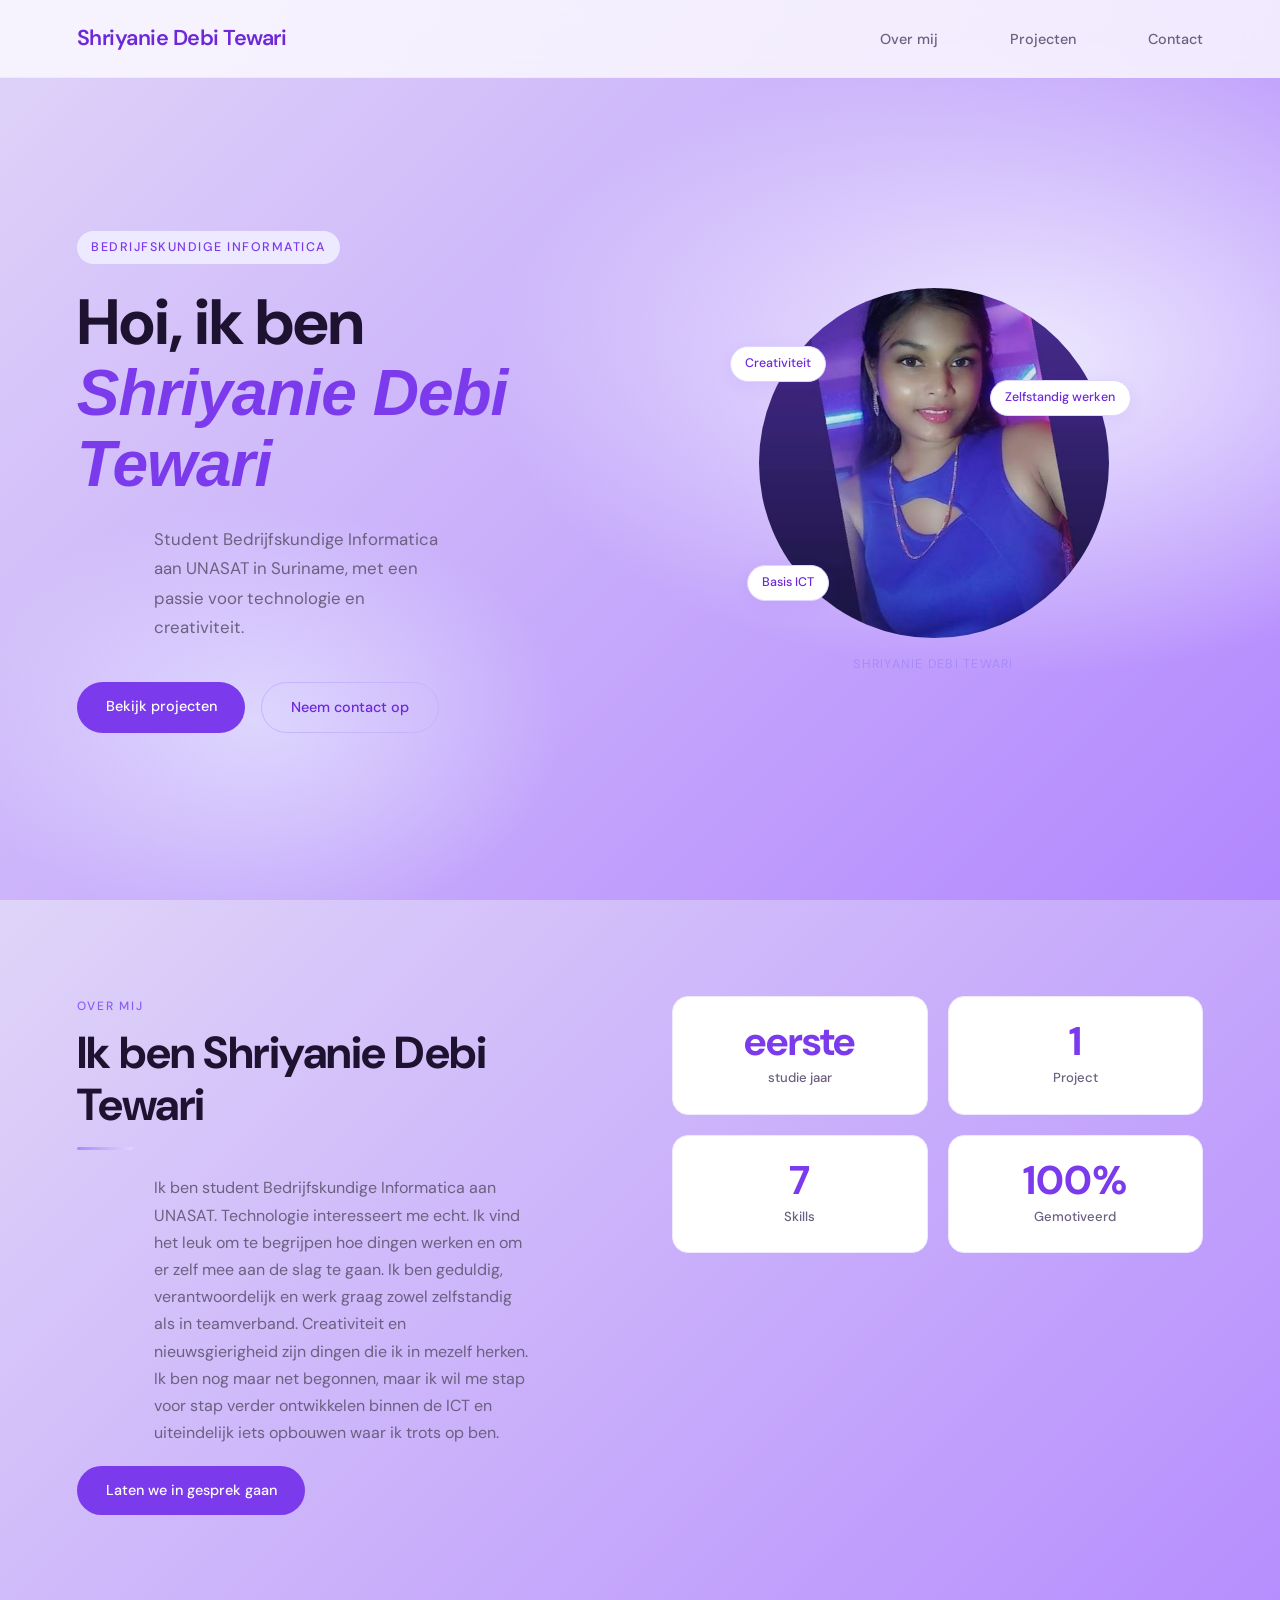
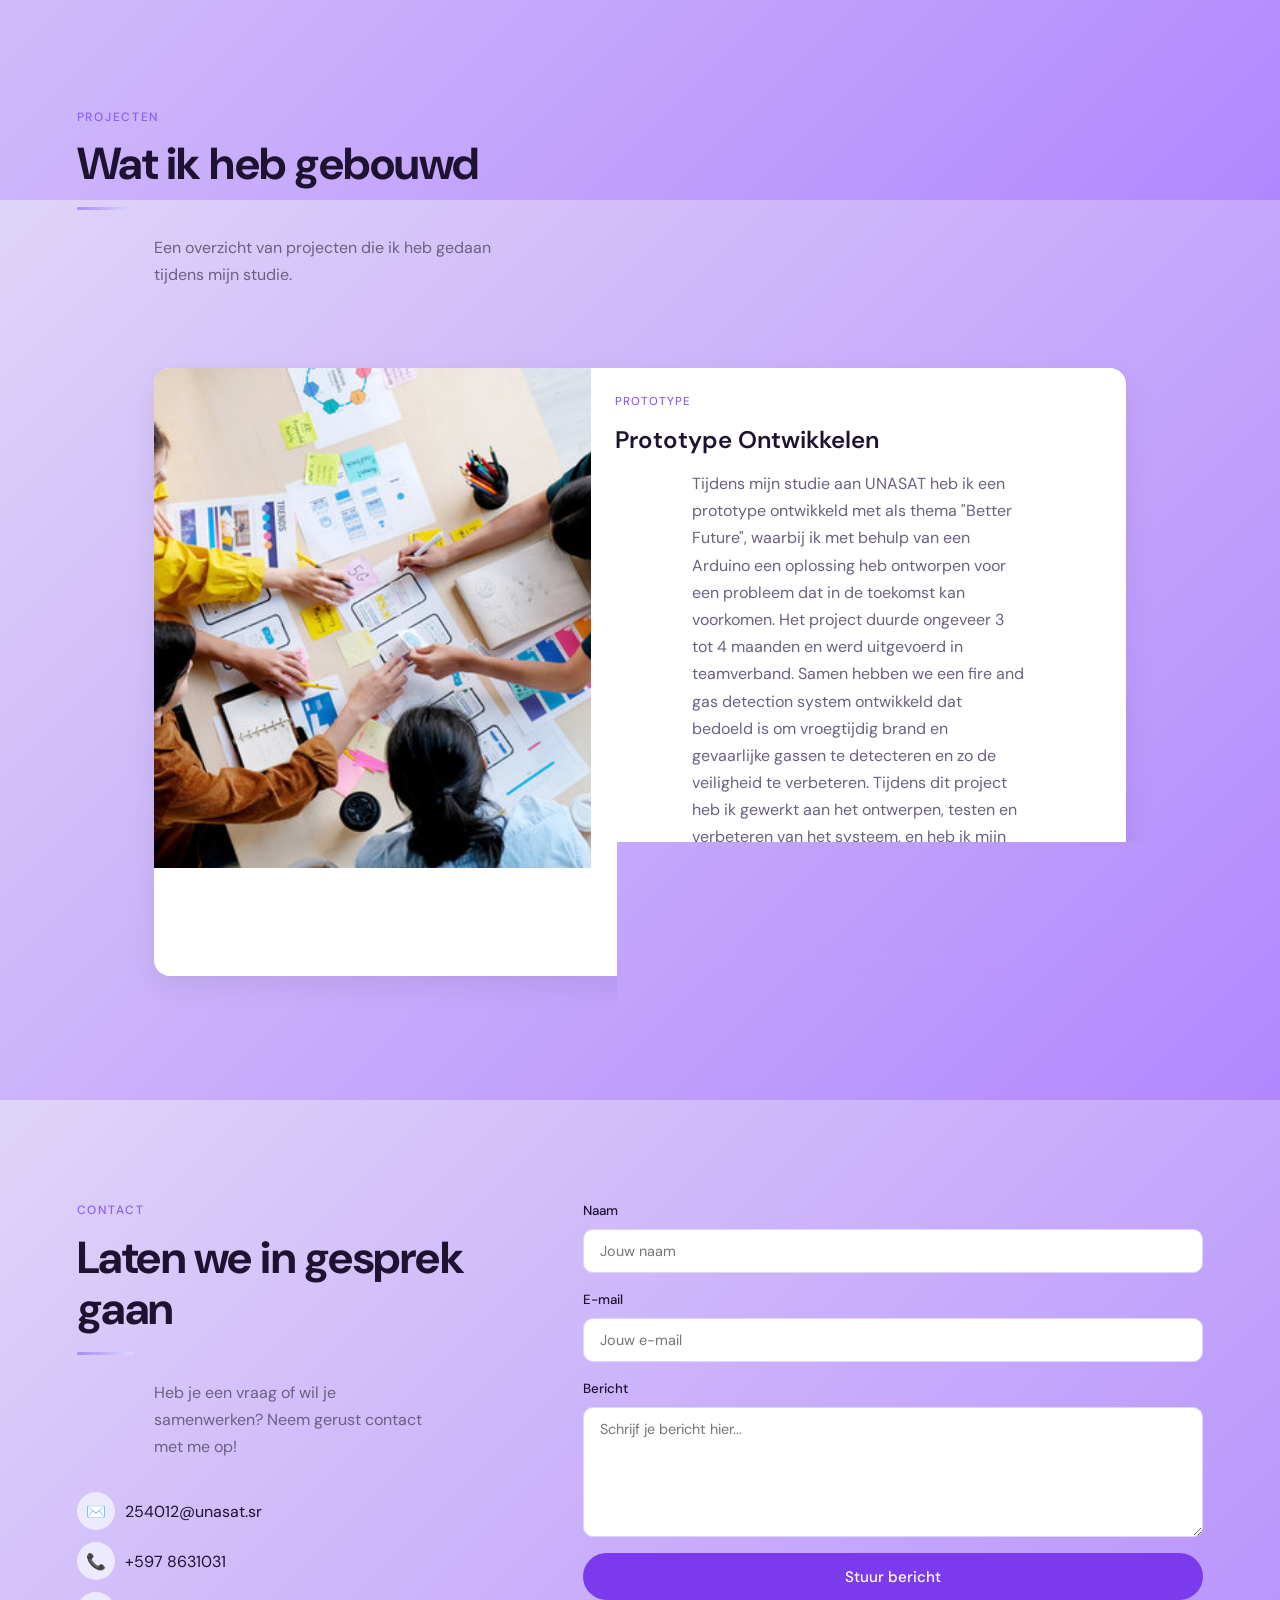
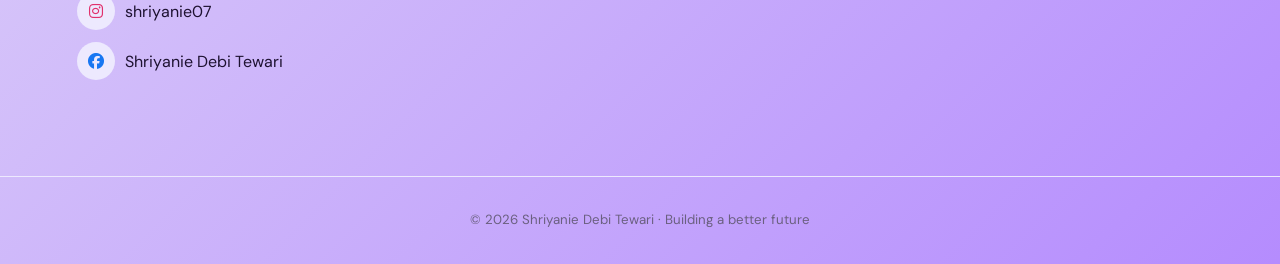
==== commit dedf4c0f: "rename foto" ====
--- a/index.html
+++ b/index.html
@@ -47,7 +47,7 @@
         <div class="avatar-ring">
           <div class="avatar-inner">
             <div class="hero-circle">
-              <img src="img/foto.jpg.jpg" alt="Shriyanie" class="avatar-img">
+              <img src="img/foto.jpg" alt="Shriyanie" class="avatar-img">
             </div>
             <div class="avatar-label">Shriyanie Debi Tewari</div>
           </div>
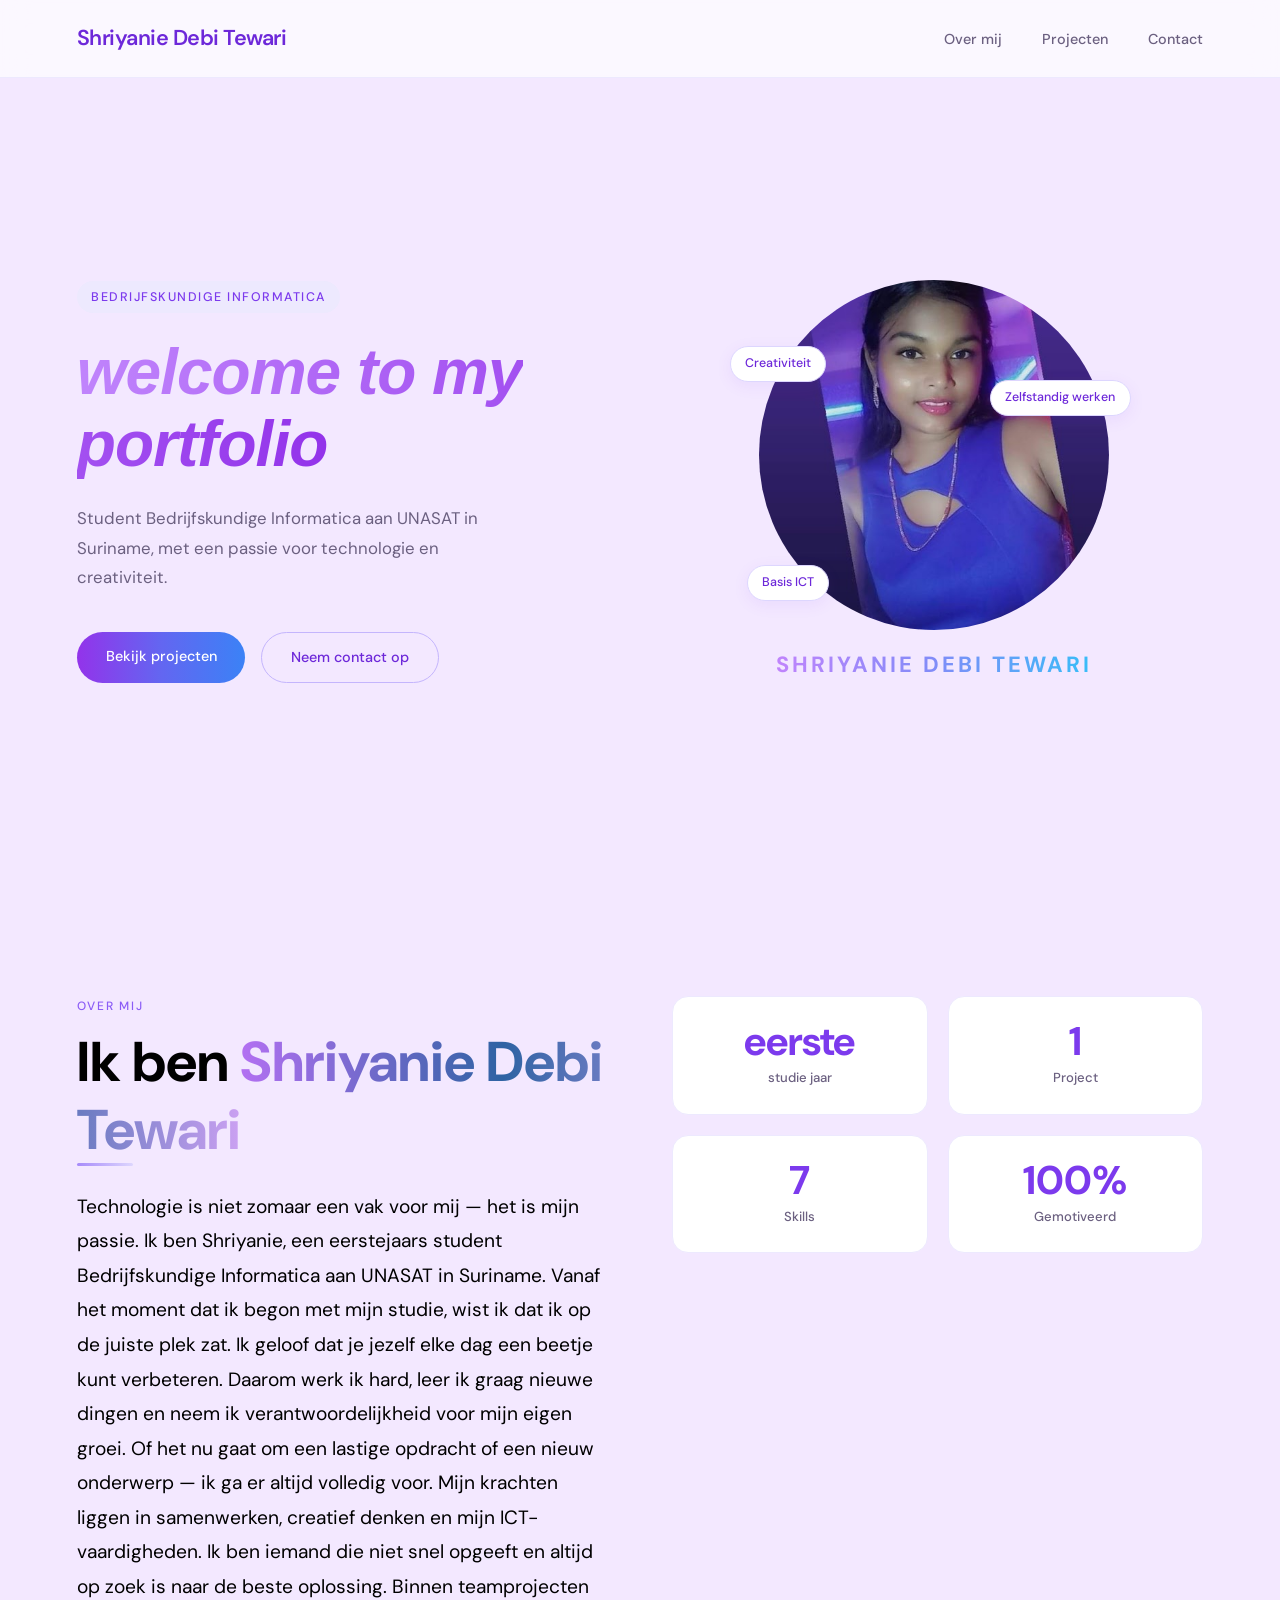
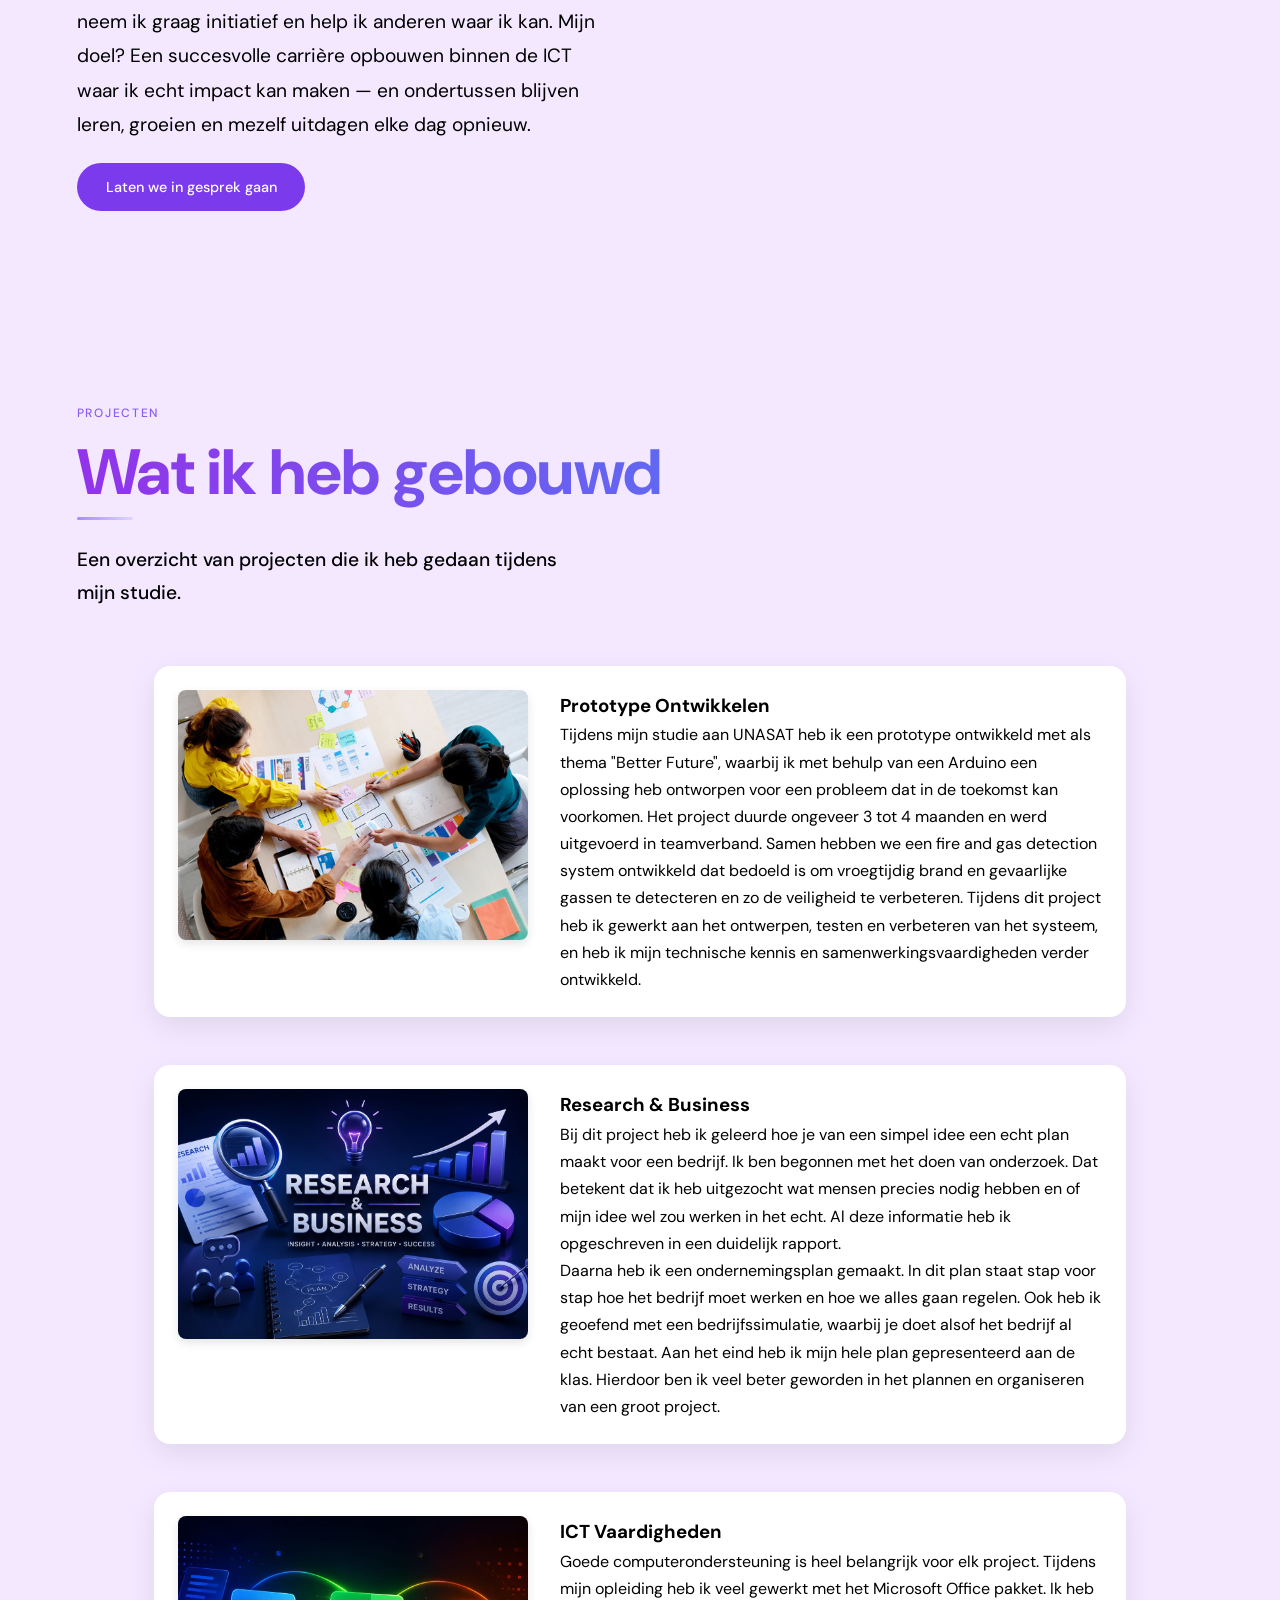
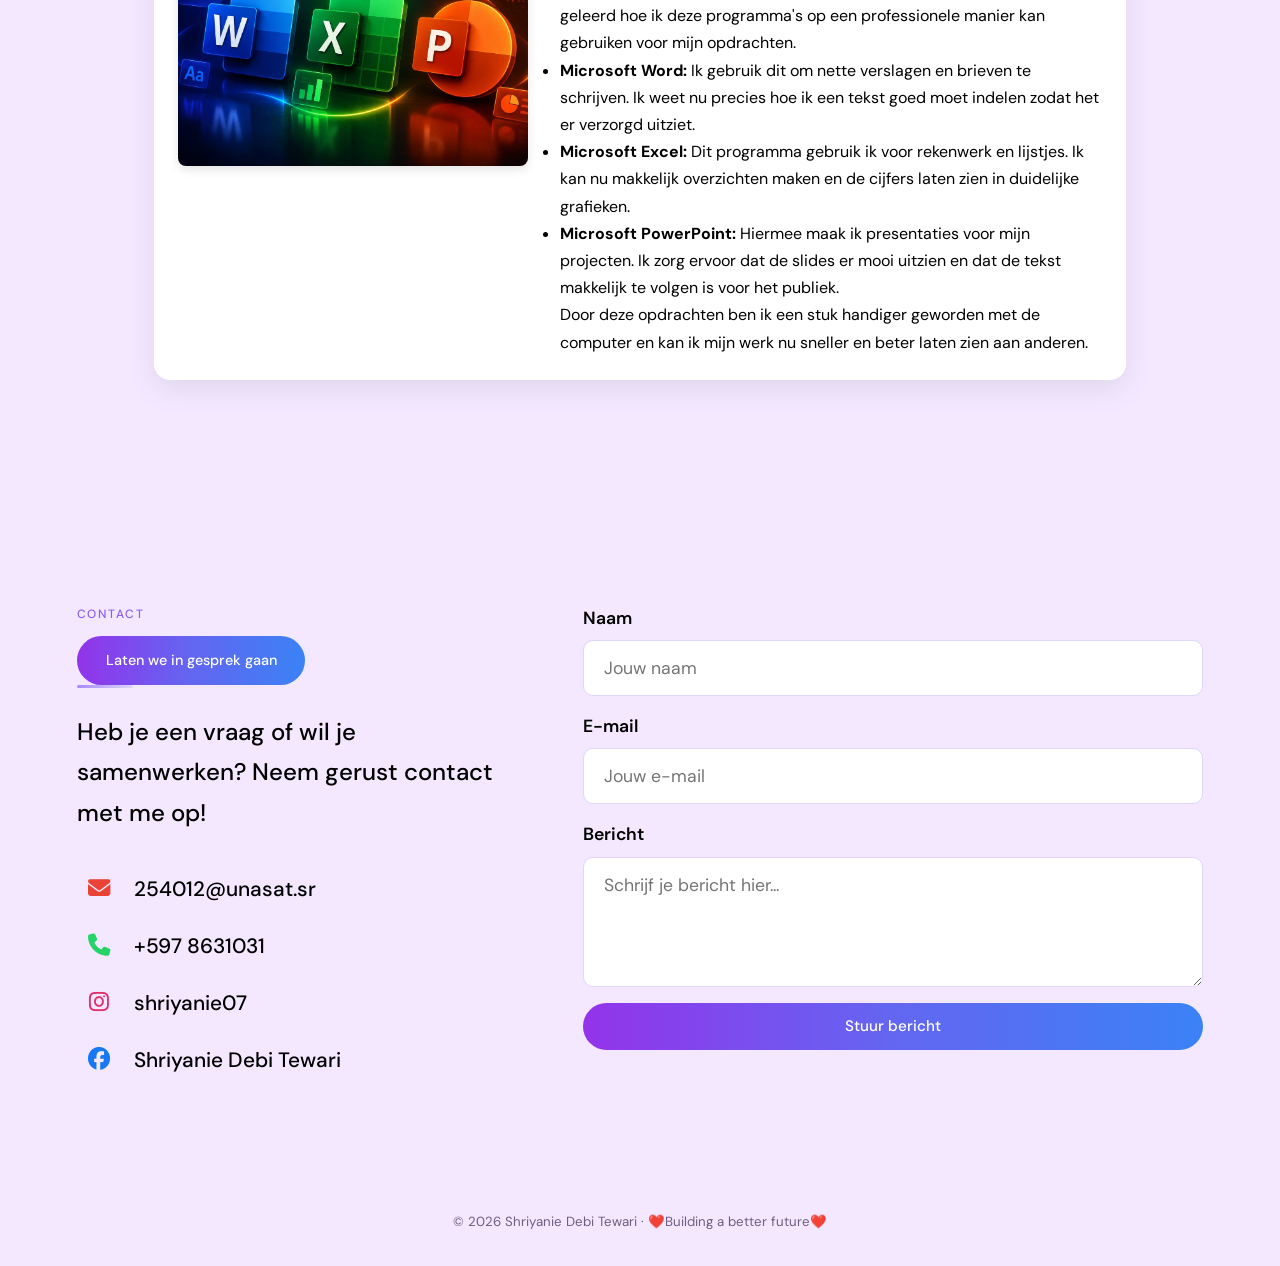
==== commit 1397d1ad: "my portfoilio update" ====
--- a/index.html
+++ b/index.html
@@ -1,5 +1,4 @@
 <!DOCTYPE html>
-<link rel="stylesheet" href="css/style.css">
 <html lang="nl">
 <head>
   <meta charset="UTF-8" />
@@ -27,15 +26,14 @@
     <div class="hero-content">
       <div class="hero-tag">Bedrijfskundige Informatica</div>
       <h1 class="hero-title">
-        Hoi, ik ben<br/>
-        <em>Shriyanie Debi Tewari</em>
+        <em><span class="naam">welcome to my portfolio</span></em>
       </h1>
       <p class="hero-sub">
         Student Bedrijfskundige Informatica aan UNASAT in Suriname,
         met een passie voor technologie en creativiteit.
       </p>
       <div class="hero-buttons">
-        <a href="#projecten" class="btn-primary">Bekijk projecten</a>
+        <a href="#projecten" class="btn-primary btn-gekleurd">Bekijk projecten</a>
         <a href="#contact" class="btn-outline">Neem contact op</a>
       </div>
     </div>
@@ -49,7 +47,7 @@
             <div class="hero-circle">
               <img src="img/foto.jpg" alt="Shriyanie" class="avatar-img">
             </div>
-            <div class="avatar-label">Shriyanie Debi Tewari</div>
+            <p class="foto-naam">SHRIYANIE DEBI TEWARI</p>
           </div>
         </div>
       </div>
@@ -61,11 +59,12 @@
     <div class="about-grid">
       <div class="about-text fade-up">
         <div class="section-label">Over mij</div>
-        <h2 class="section-title">Ik ben Shriyanie Debi Tewari</h2>
+        <h2>Ik ben <span class="naam">Shriyanie Debi Tewari</span></h2>
         <div class="divider"></div>
-        <p>Ik ben student Bedrijfskundige Informatica aan UNASAT. Technologie interesseert me echt. Ik vind het leuk om te begrijpen hoe dingen werken en om er zelf mee aan de slag te gaan.
-        Ik ben geduldig, verantwoordelijk en werk graag zowel zelfstandig als in teamverband. Creativiteit en nieuwsgierigheid zijn dingen die ik in mezelf herken.
-        Ik ben nog maar net begonnen, maar ik wil me stap voor stap verder ontwikkelen binnen de ICT en uiteindelijk iets opbouwen waar ik trots op ben.</p>
+        <p>Technologie is niet zomaar een vak voor mij — het is mijn passie. Ik ben Shriyanie, een eerstejaars student Bedrijfskundige Informatica aan UNASAT in Suriname. Vanaf het moment dat ik begon met mijn studie, wist ik dat ik op de juiste plek zat.
+Ik geloof dat je jezelf elke dag een beetje kunt verbeteren. Daarom werk ik hard, leer ik graag nieuwe dingen en neem ik verantwoordelijkheid voor mijn eigen groei. Of het nu gaat om een lastige opdracht of een nieuw onderwerp — ik ga er altijd volledig voor.
+Mijn krachten liggen in samenwerken, creatief denken en mijn ICT-vaardigheden. Ik ben iemand die niet snel opgeeft en altijd op zoek is naar de beste oplossing. Binnen teamprojecten neem ik graag initiatief en help ik anderen waar ik kan.
+Mijn doel? Een succesvolle carrière opbouwen binnen de ICT waar ik echt impact kan maken — en ondertussen blijven leren, groeien en mezelf uitdagen elke dag opnieuw.</p>
         <a href="#contact" class="btn-primary btn-mt">Laten we in gesprek gaan</a>
       </div>
       <div class="about-stats fade-up fade-delay-1">
@@ -97,15 +96,75 @@
       <div class="divider"></div>
       <p class="section-desc">Een overzicht van projecten die ik heb gedaan tijdens mijn studie.</p>
     </div>
+
     <div class="projects-grid">
-      <div class="project-card fade-up">
-        <img src="img/prototype.jpg" alt="Prototype foto">
-        <div class="project-body">
-          <div class="project-tag">Prototype</div>
-          <div class="project-title">Prototype Ontwikkelen</div>
-          <p class="project-desc">Tijdens mijn studie aan UNASAT heb ik een prototype ontwikkeld met als thema "Better Future", waarbij ik met behulp van een Arduino een oplossing heb ontworpen voor een probleem dat in de toekomst kan voorkomen. Het project duurde ongeveer 3 tot 4 maanden en werd uitgevoerd in teamverband. Samen hebben we een fire and gas detection system ontwikkeld dat bedoeld is om vroegtijdig brand en gevaarlijke gassen te detecteren en zo de veiligheid te verbeteren. Tijdens dit project heb ik gewerkt aan het ontwerpen, testen en verbeteren van het systeem, en heb ik mijn technische kennis en samenwerkingsvaardigheden verder ontwikkeld.</p>
-        </div>
-      </div>
+
+      <div class="project-content fade-up">
+        <div class="project-image">
+          <img src="img/prototype.jpg" alt="Prototype foto">
+        </div>
+        <div class="project-text">
+          <h3>Prototype Ontwikkelen</h3>
+          <p>
+            Tijdens mijn studie aan UNASAT heb ik een prototype ontwikkeld met als thema "Better Future",
+            waarbij ik met behulp van een Arduino een oplossing heb ontworpen voor een probleem dat in de
+            toekomst kan voorkomen. Het project duurde ongeveer 3 tot 4 maanden en werd uitgevoerd in
+            teamverband. Samen hebben we een fire and gas detection system ontwikkeld dat bedoeld is om
+            vroegtijdig brand en gevaarlijke gassen te detecteren en zo de veiligheid te verbeteren.
+            Tijdens dit project heb ik gewerkt aan het ontwerpen, testen en verbeteren van het systeem,
+            en heb ik mijn technische kennis en samenwerkingsvaardigheden verder ontwikkeld.
+          </p>
+        </div>
+      </div>
+
+      <div class="project-content fade-up">
+        <div class="project-image">
+          <img src="img/r&b.png" alt="Mijn business project">
+        </div>
+        <div class="project-text">
+          <h3>Research & Business</h3>
+          <p>
+            Bij dit project heb ik geleerd hoe je van een simpel idee een echt plan maakt voor een bedrijf.
+            Ik ben begonnen met het doen van onderzoek. Dat betekent dat ik heb uitgezocht wat mensen
+            precies nodig hebben en of mijn idee wel zou werken in het echt. Al deze informatie heb ik
+            opgeschreven in een duidelijk rapport.
+          </p>
+          <p>
+            Daarna heb ik een ondernemingsplan gemaakt. In dit plan staat stap voor stap hoe het bedrijf
+            moet werken en hoe we alles gaan regelen. Ook heb ik geoefend met een bedrijfssimulatie,
+            waarbij je doet alsof het bedrijf al echt bestaat. Aan het eind heb ik mijn hele plan
+            gepresenteerd aan de klas. Hierdoor ben ik veel beter geworden in het plannen en organiseren
+            van een groot project.
+          </p>
+        </div>
+      </div>
+
+      <div class="project-content fade-up">
+        <div class="project-image">
+          <img src="img/w&e.png" alt="Werken met de computer">
+        </div>
+        <div class="project-text">
+          <h3>ICT Vaardigheden</h3>
+          <p>
+            Goede computerondersteuning is heel belangrijk voor elk project. Tijdens mijn opleiding
+            heb ik veel gewerkt met het Microsoft Office pakket. Ik heb geleerd hoe ik deze programma's
+            op een professionele manier kan gebruiken voor mijn opdrachten.
+          </p>
+          <ul>
+            <li><b>Microsoft Word:</b> Ik gebruik dit om nette verslagen en brieven te schrijven. Ik weet nu
+            precies hoe ik een tekst goed moet indelen zodat het er verzorgd uitziet.</li>
+            <li><b>Microsoft Excel:</b> Dit programma gebruik ik voor rekenwerk en lijstjes. Ik kan nu
+            makkelijk overzichten maken en de cijfers laten zien in duidelijke grafieken.</li>
+            <li><b>Microsoft PowerPoint:</b> Hiermee maak ik presentaties voor mijn projecten. Ik zorg ervoor
+            dat de slides er mooi uitzien en dat de tekst makkelijk te volgen is voor het publiek.</li>
+          </ul>
+          <p>
+            Door deze opdrachten ben ik een stuk handiger geworden met de computer en kan ik mijn
+            werk nu sneller en beter laten zien aan anderen.
+          </p>
+        </div>
+      </div>
+
     </div>
   </section>
 
@@ -114,16 +173,16 @@
     <div class="contact-wrapper">
       <div class="contact-info fade-up">
         <div class="section-label">Contact</div>
-        <h2 class="section-title">Laten we in gesprek gaan</h2>
+        <a href="#contact" class="btn-primary btn-gekleurd">Laten we in gesprek gaan</a>
         <div class="divider"></div>
         <p>Heb je een vraag of wil je samenwerken? Neem gerust contact met me op!</p>
         <div class="contact-links">
           <a href="https://mail.google.com/mail/?view=cm&to=254012@unasat.sr" target="_blank" class="contact-link">
-            <div class="contact-link-icon">✉️</div>
+            <div class="contact-link-icon"><i class="fa-solid fa-envelope"></i></div>
             254012@unasat.sr
           </a>
           <a href="tel:+5978631031" class="contact-link">
-            <div class="contact-link-icon">📞</div>
+            <div class="contact-link-icon"><i class="fa-solid fa-phone"></i></div>
             +597 8631031
           </a>
           <a href="https://instagram.com/shriyanie07" target="_blank" class="contact-link">
@@ -156,16 +215,9 @@
 
   <!-- FOOTER -->
   <footer>
-    <p>© 2026 Shriyanie Debi Tewari · Building a better future</p>
+    <p>© 2026 Shriyanie Debi Tewari · ❤️Building a better future❤️</p>
   </footer>
 
   <script src="js/script.js"></script>
 </body>
-</html>
-<head>
-  <title>Mijn Portfolio</title>
-  <link rel="stylesheet" href="style.css">
-</head><head>
-  <title>Mijn Portfolio</title>
-  <link rel="stylesheet" href="style.css">
-</head>+</html>
--- a/css/main.css
+++ b/css/main.css
@@ -6,11 +6,11 @@
 }
 
 :root {
-  --cream: #FCFBFF;
+  --cream: transparent;
 
   --red-100: #e43740;
 
-  --purple-50: #F8F5FF;
+  --purple-50: transparent;
   --purple-100: #EDE9FE;
   --purple-200: #DDD6FE;
   --purple-300: #C4B5FD;
@@ -34,11 +34,13 @@
 
 body {
   font-family: 'DM Sans', sans-serif;
-  background: var(--cream);
-  color: var(--text-main);
+  background: #f3e8ff;
+  background-attachment: fixed;
+  color: black;
   font-size: 16px;
   line-height: 1.7;
   overflow-x: hidden;
+  min-height: 100vh;
 }
 
 /* ── NAVIGATIE ── */
@@ -92,7 +94,7 @@
   color: var(--purple-600) !important;
 }
 
-/* ── HERO ── */
+
 #hero {
   min-height: 100vh;
 
@@ -110,22 +112,7 @@
 }
 
 .hero-bg {
-  position: absolute;
-  inset: 0;
-
-  background:
-    radial-gradient(
-      ellipse 60% 50% at 80% 40%,
-      var(--purple-100) 0%,
-      transparent 70%
-    ),
-    radial-gradient(
-      ellipse 40% 40% at 20% 80%,
-      var(--purple-200) 0%,
-      transparent 60%
-    );
-
-  z-index: 0;
+  display: none;
 }
 
 .hero-content {
@@ -161,7 +148,7 @@
 
 .hero-title em {
   font-style: italic;
-  color: var(--purple-600);
+  
 }
 
 .hero-sub {
@@ -293,7 +280,6 @@
   }
 }
 
-/* ── BUTTONS ── */
 .btn-primary {
   display: inline-block;
 
@@ -343,7 +329,7 @@
   transform: translateY(-2px);
 }
 
-/* ── SECTIONS ── */
+
 section {
   padding: 6rem 6vw;
 }
@@ -362,14 +348,12 @@
 }
 
 .section-title {
-  font-size: clamp(2rem, 3.5vw, 2.8rem);
-
+  font-size: clamp(3em, 5vw, 4rem);
   line-height: 1.15;
   letter-spacing: -0.5px;
-
   margin-bottom: 1rem;
-
   font-weight: 700;
+  
 }
 
 .section-desc {
@@ -396,9 +380,9 @@
   margin-bottom: 1.5rem;
 }
 
-/* ── ABOUT ── */
+
 #about {
-  background: var(--purple-50);
+  background: transparent;
 }
 
 .about-grid {
@@ -411,7 +395,7 @@
 }
 
 .about-text p {
-  color: var(--text-muted);
+  color: black;
   margin-bottom: 1.25rem;
 }
 
@@ -451,114 +435,48 @@
   font-weight: 500;
 }
 
-/* ── PROJECTS ── */
+
 #projecten {
-  background: var(--cream);
+  background: transparent;
 }
 
 .projects-grid {
   display: flex;
+  flex-direction: column;
+  gap: 3rem;
+  padding: 2rem 6vw;
+}
+
+.project-content {
+  display: flex;
+  flex-direction: row;      /* foto links, tekst rechts */
+  align-items: flex-start;
   gap: 2rem;
-
-  padding: 2rem 6vw;
-}
-
-.project-card {
-  display: flex;
-  flex-direction: row;
-
-  align-items: stretch;
-
   background: #fff;
-
   border-radius: var(--radius);
-
-  overflow: hidden;
-
+  padding: 1.5rem;
   box-shadow: 0 10px 30px rgba(0,0,0,0.08);
-
-  transition:
-    transform var(--transition),
-    box-shadow var(--transition);
-}
-
-.project-card:hover {
-  transform: translateY(-6px);
-
-  box-shadow: 0 20px 50px rgba(124, 58, 237, 0.1);
-}
-
-.project-card img {
-  width: 45%;
-  height: 500px;
-
+}
+
+.project-image {
+  flex-shrink: 0;
+  width: 350px;             /* breedte van alle foto's */
+}
+
+.project-image img {
+  width: 350px;
+  height: 250px;            /* hoogte van alle foto's */
   object-fit: cover;
-
-  flex-shrink: 0;
-}
-
-.project-body {
-  width: 55%;
-  padding: 1.5rem;
-}
-
-.project-tag {
-  font-size: 0.72rem;
-  font-weight: 500;
-
-  letter-spacing: 0.08em;
-  text-transform: uppercase;
-
-  color: var(--purple-500);
-
-  margin-bottom: 0.5rem;
-}
-
-.project-title {
-  font-size: 24px;
-
-  margin-bottom: 0.6rem;
-
-  color: var(--text-main);
-
-  font-weight: 600;
-}
-
-.project-desc {
-  font-size: 16px;
-
-  line-height: 1.7;
-
-  color: var(--text-muted);
-
-  margin-bottom: 1.25rem;
-}
-
-.project-link {
-  font-size: 0.85rem;
-  font-weight: 500;
-
-  color: var(--purple-600);
-
-  text-decoration: none;
-
-  border-bottom: 1.5px solid var(--purple-200);
-
-  padding-bottom: 1px;
-
-  transition:
-    color var(--transition),
-    border-color var(--transition);
-}
-
-.project-link:hover {
-  color: var(--purple-700);
-  border-color: var(--purple-500);
-}
-
-/* ── CONTACT ── */
+  border-radius: 8px;
+  box-shadow: 0 4px 10px rgba(0,0,0,0.1);
+}
+
+.project-text {
+  flex: 1;
+}
+
 #contact {
-  background: var(--purple-50);
+  background: transparent;
 }
 
 .contact-wrapper {
@@ -692,8 +610,6 @@
   background: var(--purple-700);
   transform: translateY(-1px);
 }
-
-/* ── FOOTER ── */
 footer {
   text-align: center;
 
@@ -706,7 +622,6 @@
   color: var(--text-muted);
 }
 
-/* ── ANIMATIONS ── */
 .fade-up {
   opacity: 0;
   transform: translateY(28px);
@@ -729,7 +644,6 @@
   transition-delay: 0.30s;
 }
 
-/* ── EXTRA BUTTON STATES ── */
 .btn-error {
   background: #DC2626 !important;
 }
@@ -738,7 +652,6 @@
   background: #059669 !important;
 }
 
-/* ── RESPONSIVE ── */
 @media (max-width: 768px) {
 
   #hero {
@@ -776,11 +689,199 @@
     flex-direction: column;
   }
 }
-  html, body {
+html, body {
   height: 100%;
   margin: 0;
 }
-
-body {
-  background: linear-gradient(135deg, #dfd4f8, #b287fe);
-}
+.naam {
+  background: linear-gradient(90deg, #b370f2, #2e63a3, #cba1f2);
+  -webkit-background-clip: text;
+  -webkit-text-fill-color: transparent;
+  background-clip: text;
+}
+h1 {
+  animation: fadeIn 1.5s ease-in;
+}
+
+@keyframes fadeIn {
+  from { opacity: 0; transform: translateY(20px); }
+  to { opacity: 1; transform: translateY(0); }
+}
+.foto-naam {
+  background: linear-gradient(90deg, #c084fc, #818cf8, #38bdf8);
+  -webkit-background-clip: text;
+  -webkit-text-fill-color: transparent;
+  background-clip: text;
+  font-weight: bold;
+  letter-spacing: 3px;
+  font-size: 22px;
+  white-space: nowrap;
+  text-align: center;
+}
+.btn-gekleurd {
+  background: linear-gradient(90deg, #b370f2, #2e63a3);
+  border: none;
+  color: white;
+}
+
+.btn-gekleurd:hover {
+  background: linear-gradient(90deg, #2e63a3, #b370f2);
+  transform: translateY(-2px);
+}
+#about h2 {
+  font-size: 3.5rem;
+  font-weight: 700;
+  line-height: 1.2;
+}
+
+.about-text p {
+  color: black;
+  font-size: 1.2rem;
+  line-height: 1.8;
+}
+#projecten .section-title {
+  margin-bottom: 0.5rem;
+  color: black;
+}
+
+#projecten .section-desc {
+  color: black;
+  margin-bottom: 1.5rem;
+}
+.contact-info p {
+  color: black;
+  font-size: 1.5rem;
+  font-weight: 500;
+}
+
+.contact-link {
+  color: black;
+  font-size: 1.3rem;
+  font-weight: 500;
+}
+.contact-link-icon {
+  width: 45px;
+  height: 45px;
+  font-size: 1.4rem;
+  background: transparent;
+}
+
+.contact-link-icon i {
+  font-size: 1.4rem;
+}
+
+.fa-instagram {
+  color: #E1306C;
+}
+
+.fa-facebook {
+  color: #1877F2;
+}
+.fa-envelope {
+  color: #EA4335;
+}
+
+.fa-phone {
+  color: #25D366;
+}
+.form-group label {
+  font-size: 1.1rem;
+  font-weight: 600;
+  color: black;
+}
+
+.form-group input,
+.form-group textarea {
+  font-size: 1.1rem;
+  padding: 1rem 1.2rem;
+}
+.btn-gekleurd {
+  background: linear-gradient(90deg, #9333ea, #6366f1, #3b82f6);
+  color: white;
+  border: none;
+}
+
+.btn-gekleurd:hover {
+  background: linear-gradient(90deg, #3b82f6, #6366f1, #7c5d98);
+  transform: translateY(-2px);
+}
+
+.form-submit {
+  background: linear-gradient(90deg, #9333ea, #6366f1, #3b82f6);
+}
+
+.form-submit:hover {
+  background: linear-gradient(90deg, #7faffc, #070bff, #9333ea);
+}
+#projecten .section-title {
+  background: linear-gradient(90deg, #9333ea, #6366f1, #3b82f6);
+  -webkit-background-clip: text;
+  -webkit-text-fill-color: transparent;
+  background-clip: text;
+  font-size: 4rem;
+  font-weight: 800;
+}
+#projecten .section-desc {
+  font-size: 1.2rem;
+  color: black;
+  font-weight: 500;
+}
+.project-desc {
+  color: black;
+  font-size: 1rem;
+}
+
+.project-title {
+  color: black;
+  font-size: 1.6rem;
+}
+
+
+.hero-title {
+  opacity: 0;
+  animation: fadeInHero 2s ease forwards;
+}
+
+.hero-title .naam {
+  background: linear-gradient(
+    90deg,
+    #c084fc,
+    #9333ea,
+    #6366f1,
+    #60a5fa
+  );
+
+  background-size: 300% 300%;
+
+  -webkit-background-clip: text;
+  -webkit-text-fill-color: transparent;
+
+  animation: gradientMove 6s ease infinite;
+}
+
+
+@keyframes fadeInHero {
+  from {
+    opacity: 0;
+    transform: translateY(25px);
+  }
+
+  to {
+    opacity: 1;
+    transform: translateY(0);
+  }
+}
+
+@keyframes gradientMove {
+  0% {
+    background-position: 0% 50%;
+  }
+
+  50% {
+    background-position: 100% 50%;
+  }
+
+  100% {
+    background-position: 0% 50%;
+  }
+}
